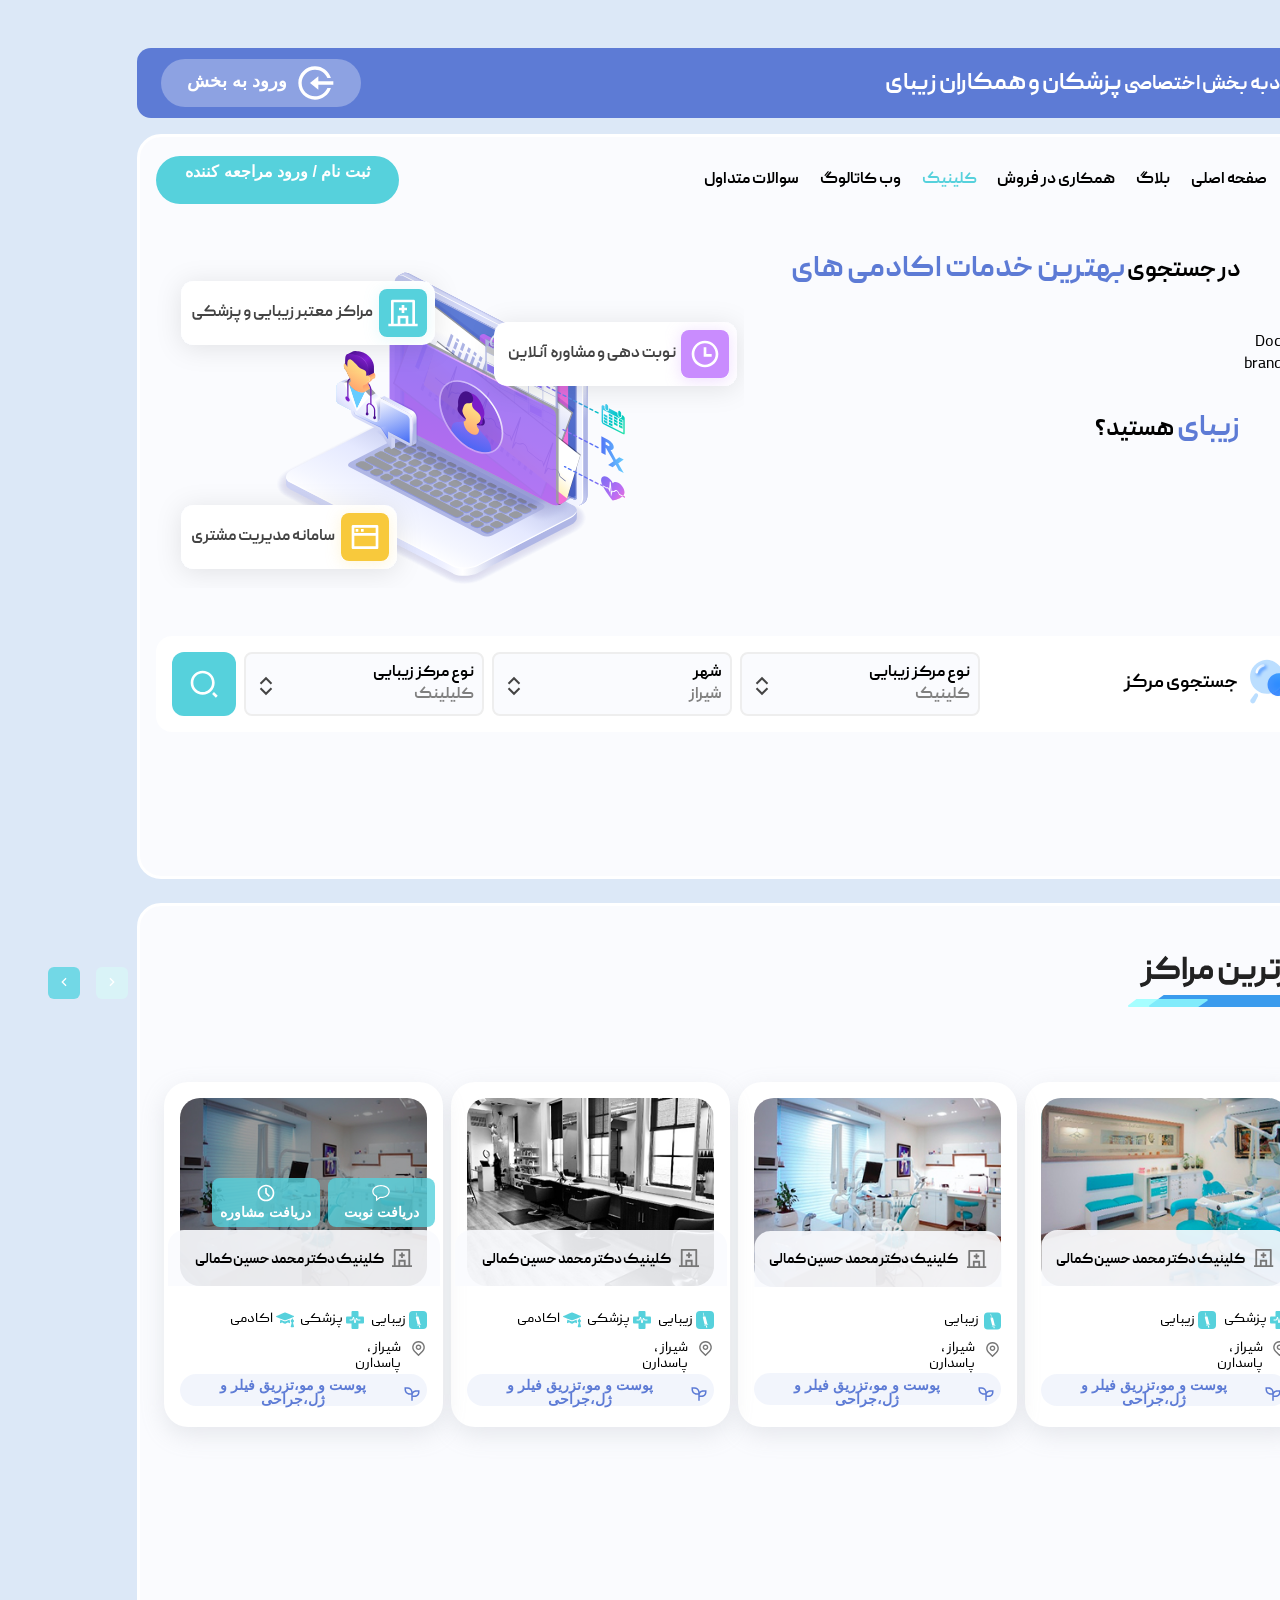
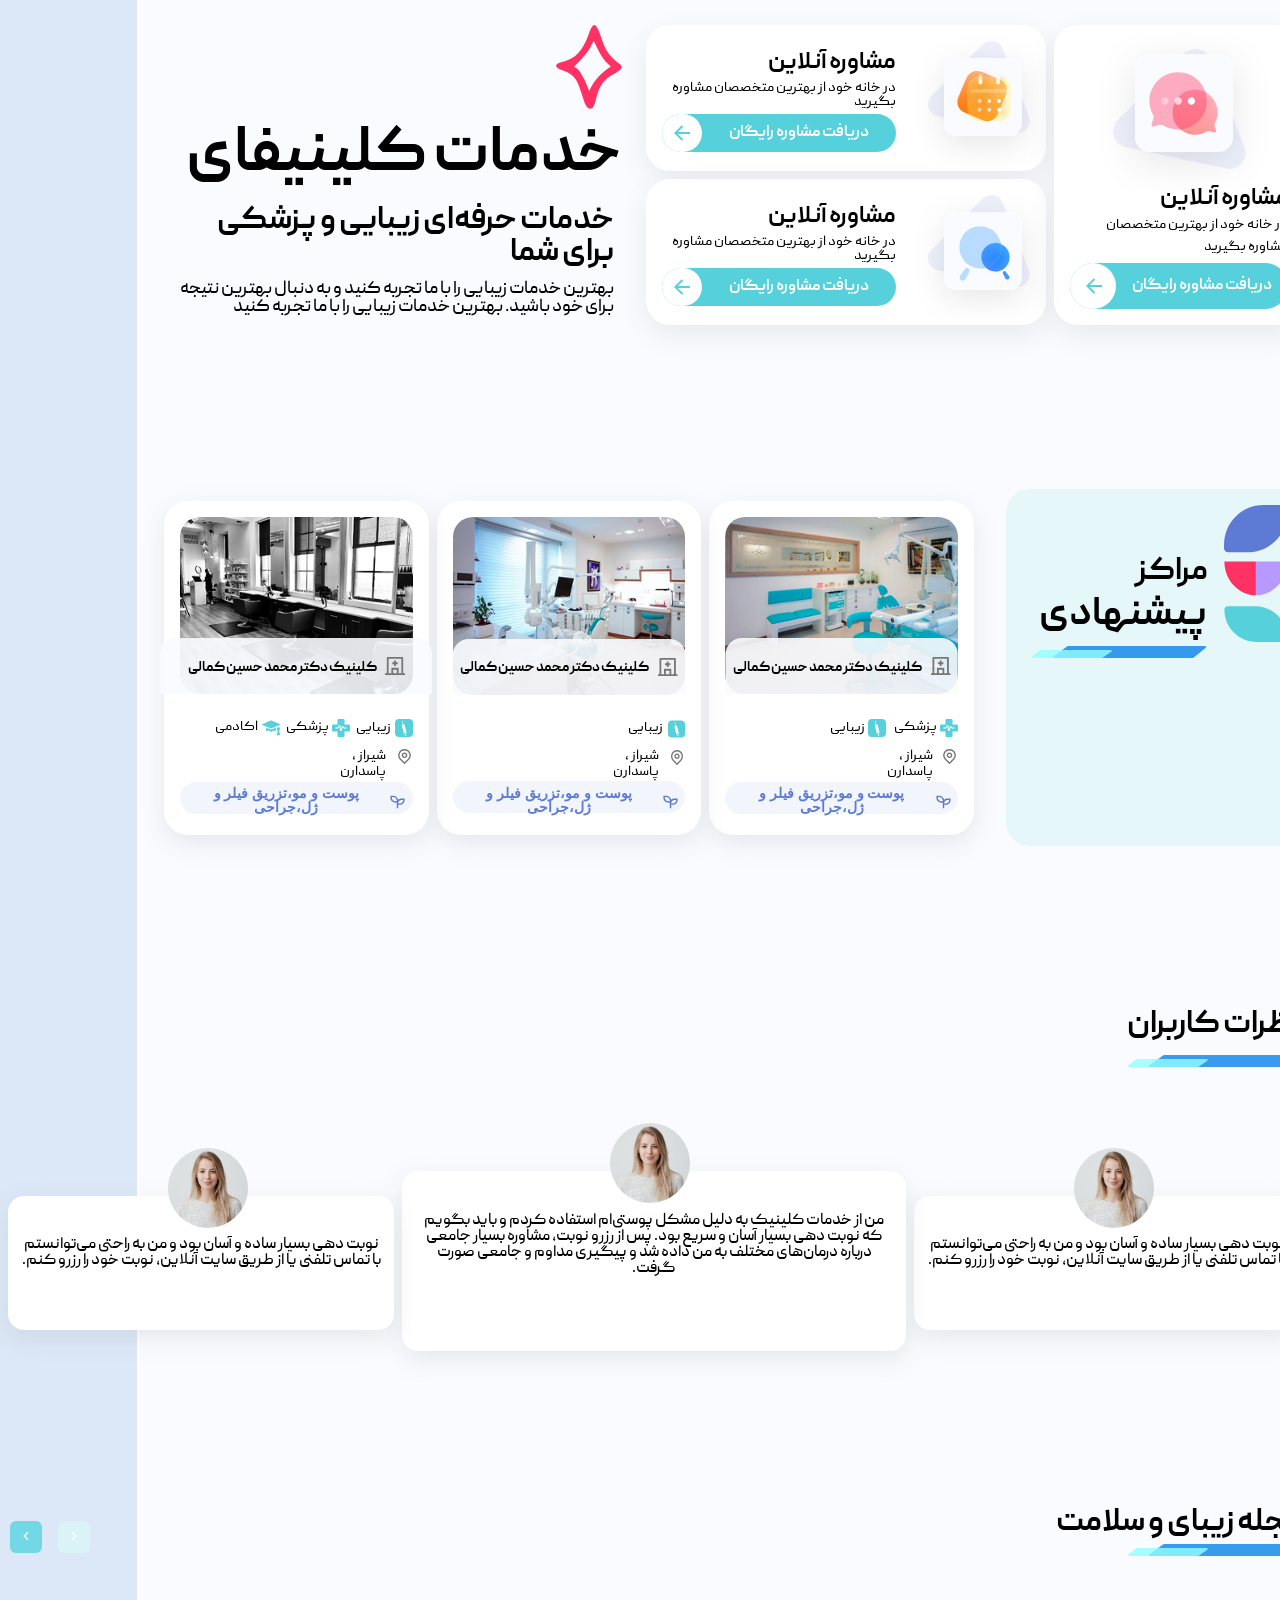
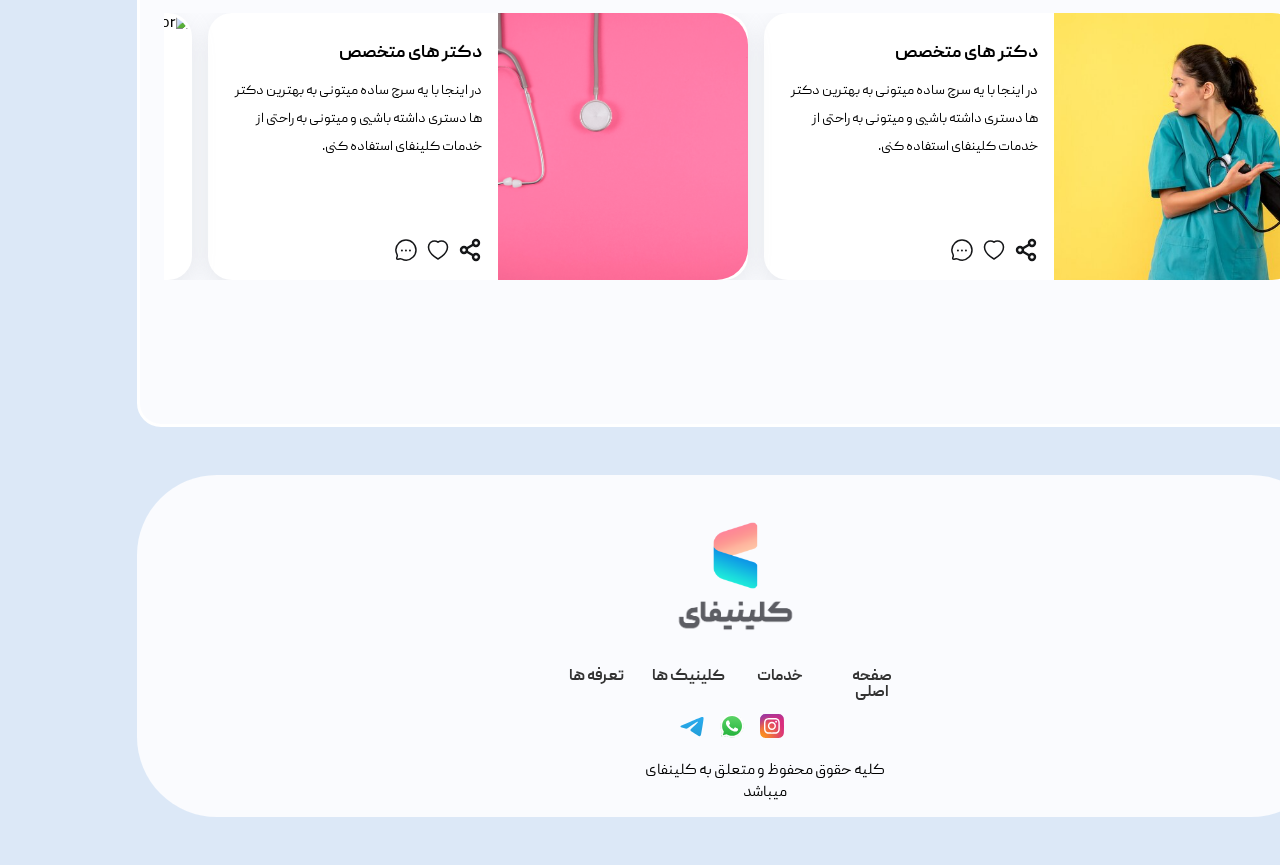
==== index.html @ f721bd25 "Move project files to root" ====
<!DOCTYPE html>
<html lang="fa" dir="rtl">

<head>
    <meta charset="UTF-8">
    <meta name="viewport" content="width=device-width, initial-scale=1.0">
    <meta name="description"
        content="Access to the exclusive section for doctors and beauty professionals on Docto. Client registration and access to specialized beauty services">
    <link rel="stylesheet" href="./Assets/design/style.css">
    <link rel="icon" href="./Assets/image/Logo-Navbar.svg" type="image/svg+xml">
    <title>Clinify</title>
</head>

<body>
    <!-- start__project -->
    <div class="container">
        <!-- section__header -->
        <header class="header">
            <div class="header__container">
                <div class="header__media">
                    <p class="header__title">ورودبه بخش اختصاصی <span class="text__header">پزشکان و همکاران زیبای</span>
                    </p>
                </div>
                <button class="header__button">
                    <div class="button__container">
                        <div class="header__logo">
                            <img src="./Assets/image/login-circle-line.svg" alt="Login to doctors section"
                                class="header__icon">
                        </div>
                        <span class="text__button-header">ورود به بخش</span>
                    </div>
                </button>
            </div>
        </header>
        <!-- section__main -->
        <main class="main">
            <section class="main__content">
                <!-- navbar_list -->
                <nav class="navbar">
                    <div class="navbar__container">
                        <div class="navbar__logo">
                            <a href="./index.html " target="blank">
                                <img src="./Assets/image/Logo-Navbar.svg" alt="Docto website logo"
                                    class="navbar__image-logo">
                            </a>
                        </div>
                        <!-- menu -->
                        <ul class="navbar__list">
                            <li class="navbar__item">
                                <a href="#" class="navbar__link">صفحه اصلی</a>
                            </li>
                            <li class="navbar__item">
                                <a href="#" class="navbar__link">بلاگ</a>
                            </li>
                            <li class="navbar__item">
                                <a href="#" class="navbar__link">همکاری در فروش</a>
                            </li>
                            <li class="navbar__item">
                                <a href="#" class="navbar__link--active">کلینیک</a>
                            </li>
                            <li class="navbar__item">
                                <a href="#" class="navbar__link">وب کاتالوگ</a>
                            </li>
                            <li class="navbar__item">
                                <a href="#" class="navbar__link">سوالات متداول</a>
                            </li>
                        </ul>
                    </div>
                    <button class="button__navbar">
                        <span class="text__button">ثبت نام / ورود مراجعه کننده</span>
                    </button>
                </nav>
                <!-- main__content -->
                <div class="main__item">
                    <!-- main__title -->
                    <div class="main__title">
                        <div class="main__title-logo">
                            <img src="./Assets/image/logo text.svg" alt="Docto brand text logo" class="image__logo">
                        </div>
                        <h1 class="main__text">در جستجوی <span class="text__warp"> بهترین خدمات اکادمی های زیبای
                            </span>هستید؟</h1>
                    </div>
                    <div class="main__image-item">
                        <img src="./Assets/image/Asset 1 2.svg" alt="Main Docto brand illustration" class="main__image"
                            loading="lazy">
                    </div>
                </div>
                <!-- filter__box -->
                <div class="main__filterbox-content">
                    <div class="filter__box-container">
                        <!-- logo__Search_filter -->
                        <div class="filter__icon-container">
                            <div class="image__filter-icon">
                                <img src="./Assets/image/Search.svg" alt="Search icon for filtering beauty centers">
                            </div>
                            <h3 class="image__filter-text">جستجوی
                                مرکز</h3>
                        </div>
                        <div class="filter__box-item">
                            <div class="filter__container">
                                <div class="filter">
                                    <div class="filterbox__item-container">
                                        <div class="filter__text">
                                            <p class="filter__label">نوع
                                                مرکز زیبایی</p>
                                            <span class="filter__value">کلینیک</span>
                                        </div>
                                        <div class="filter__image">
                                            <img class="filter__image-icon" src="./Assets/image/expand-up-down-line.svg"
                                                alt="icon expand-up-down-line">
                                        </div>
                                    </div>
                                </div>
                                <div class="filter">
                                    <div class="filterbox__item-container">
                                        <div class="filter__text">
                                            <p class="filter__label">شهر</p>
                                            <span class="filter__value">شیراز</span>
                                        </div>
                                        <div class="filter__image">
                                            <img class="filter__image-icon" src="./Assets/image/expand-up-down-line.svg"
                                                alt="icon expand-up-down-line">
                                        </div>
                                    </div>
                                </div>
                                <div class="filter">
                                    <div class="filterbox__item-container">
                                        <div class="filter__text">
                                            <p class="filter__label">نوع
                                                مرکز زیبایی</p>
                                            <span class="filter__value">کلیلینک</span>
                                        </div>
                                        <div class="filter__image">
                                            <img class="filter__image-icon" src="./Assets/image/expand-up-down-line.svg"
                                                alt="icon expand-up-down-line">
                                        </div>
                                    </div>
                                </div>
                                <button class="filter__box-button">
                                    <img src="./Assets/image/image search.svg" alt="icon search"
                                        class="filter__box-icon">
                                </button>
                            </div>
                        </div>
                    </div>
                </div>
            </section>
            <section class="best__centers">
                <div class="best__center-container-icon">
                    <div class="image__text-best__center">
                        <img class="image__text-best__center-icon" src="./Assets/image/Frame 4564.svg"
                            alt="logo the best center">
                    </div>
                    <!-- button -->
                    <div class="button-state">
                        <a href="#" class="carosel__controlbtn-state-prev">
                            <div class="icon__contorl-prev">
                                <img src="./Assets/image/arrow-left.svg" alt="icon prev" class="icon-btn">
                            </div>
                        </a>
                        <a href="#" class="carosel__controlbtn-state-next">
                            <div class="icon__contorl-next">
                                <img src="./Assets/image/arrow-right.svg" alt="icon prev" class="icon-btn">
                            </div>
                        </a>
                    </div>
                </div>
                <!-- section cart -->
                <section class="best__center-cart">
                    <!-- cart -->
                    <article class="cart__clinic">
                        <div class="secation__image">
                            <!-- image -->
                            <img src="./Assets/image/imagecart5.png" alt="image cart" class="image__Cart"
                                loading="lazy">
                            <div class="seaction__header">
                                <!-- header -->
                                <div class="media__contaner">
                                    <div class="icon__header">
                                        <img src="./Assets/image/hospital_icon.svg" alt="icon hospital"
                                            class="image__hospital">
                                    </div>
                                    <span class="secation__text">کلینیک دکتر محمد حسین کمالی</span>
                                </div>
                            </div>
                        </div>
                        <!-- footer -->
                        <div class="seaction__footer">
                            <div class="footer__container">
                                <div class="icon__container">
                                    <div class="secation__icon">
                                        <img src="./Assets/image/Healthcare.svg" alt="icon Healthcare"
                                            class="image__healtcher">
                                    </div>
                                    <span class="text__logo_medical">پزشکی</span>
                                </div>
                                <div class="icon__container">
                                    <div class="secation__icon">
                                        <img src="./Assets/image/categories.svg" alt="icon categories"
                                            class="image__catogories">
                                    </div>
                                    <span class="text__logo_beauty">زیبایی</span>
                                </div>
                            </div>
                            <!-- location -->
                            <div class="seaction__location">
                                <div class="icon__location">
                                    <img src="./Assets/image/icon_location.svg" alt="icon location"
                                        class="imgae__location">
                                </div>
                                <span class="text__location">شیراز ، پاسدارن</span>
                            </div>
                        </div>
                        <!-- button__cart -->
                        <button class="button__cart">
                            <div class="media__button">
                                <div class="logo__button">
                                    <img src="./Assets/image/seedling-line.svg" alt="seedling icon"
                                        class="image__seedling">
                                </div>
                                <span class="text__btn">پوست و مو،تزریق فیلر و ژل،جراحی</span>
                            </div>
                        </button>
                    </article>
                    <article class="Dental__clinic">
                        <div class="secation__image">
                            <img src="./Assets/image/imagecart6.jpg" alt="image cart" class="image__Cart"
                                loading="lazy">
                            <div class="seaction__header-dental">
                                <div class="media__contaner">
                                    <div class="icon__header">
                                        <img src="./Assets/image/hospital_icon.svg" alt="icon hospital"
                                            class="image__hospital">
                                    </div>
                                    <span class="secation__text">کلینیک دکتر محمد حسین کمالی</span>
                                </div>
                            </div>
                        </div>
                        <!-- footer -->
                        <div class="seaction__footer-dental">
                            <div class="icon__cuntainer">
                                <div class="seaction__icon">
                                    <!-- image -->
                                    <img src="./Assets/image/categories.svg" alt="categories" class="image__catogories">
                                </div>
                                <span class="text__logo_beauty">زیبایی</span>
                            </div>
                            <!-- location -->
                            <div class="seaction__location-dental">
                                <div class="icon__location">
                                    <img src="./Assets/image/icon_location.svg" alt="icon location"
                                        class="imgae__location">
                                </div>
                                <span class="text__location">شیراز ، پاسدارن</span>
                            </div>
                        </div>
                        <!-- button__cart -->
                        <button class="button__cart-dental">
                            <div class="media__button">
                                <div class="logo__button">
                                    <img src="./Assets/image/seedling-line.svg" alt="seedling icon"
                                        class="image__seedling">
                                </div>
                                <span class="text__btn">پوست و مو،تزریق فیلر و ژل،جراحی</span>
                            </div>
                        </button>
                    </article>
                    <article class="barbershop__cart">
                        <!-- seaction__image -->
                        <div class="secation__image">
                            <img src="./Assets/image/imagecart7.jpg" alt="image cart" class="image__Cart"
                                loading="lazy">
                            <div class="seaction__header-barbaershop">
                                <div class="media__contaner">
                                    <div class="icon__header">
                                        <img src="./Assets/image/hospital_icon.svg" alt="icon hospital"
                                            class="image__hospital">
                                    </div>
                                    <span class="secation__text">کلینیک دکتر محمد حسین کمالی</span>
                                </div>
                            </div>
                        </div>
                        <!-- footer -->
                        <div class="seaction__footer-barbershop">
                            <div class="seaction__icon-container">
                                <div class="icon__container">
                                    <div class="seaction__icon">
                                        <!-- image -->
                                        <img src="./Assets/image/categories.svg" alt="categories"
                                            class="image__catogories">
                                    </div>
                                    <span class="text__logo_beauty">زیبایی</span>
                                </div>
                                <div class="icon__container">
                                    <div class="secation__icon">
                                        <img src="./Assets/image/Healthcare.svg" alt="icon Healthcare"
                                            class="image__healtcher">
                                    </div>
                                    <span class="text__logo_medical">پزشکی</span>
                                </div>
                                <div class="icon__container">
                                    <div class="secation__icon">
                                        <img src="./Assets/image/Academia.svg" alt="icon Academia"
                                            class="image__healtcher">
                                    </div>
                                    <span class="text__logo_medical">اکادمی</span>
                                </div>
                            </div>
                            <!-- location -->
                            <div class="seaction__location-barbershop">
                                <div class="icon__location">
                                    <img src="./Assets/image/icon_location.svg" alt="icon location"
                                        class="imgae__location">
                                </div>
                                <span class="text__location">شیراز ، پاسدارن</span>
                            </div>
                        </div>
                        <!-- button__cart -->
                        <button class="button__cart-barbershop">
                            <div class="media__button">
                                <div class="logo__button">
                                    <img src="./Assets/image/seedling-line.svg" alt="seedling icon"
                                        class="image__seedling">
                                </div>
                                <span class="text__btn">پوست و مو،تزریق فیلر و ژل،جراحی</span>
                            </div>
                        </button>
                    </article>
                    <article class="cart__clinic">
                        <!-- seaction__image -->
                        <div class="secation__image">
                            <!-- button -->
                            <div class="seaction__button">
                                <div class="button__container">
                                    <button class="button__cart-Counseling">
                                        <div class="logo__button-Counseling">
                                            <img src="./Assets/image/icon_Counseling.svg" alt="icon Counseling"
                                                class="logo__Counseling">
                                        </div>
                                        <span class="text__icon">دریافت نوبت</span>
                                    </button>
                                    <button class="button__cart-time">
                                        <div class="logo__button-time">
                                            <img src="./Assets/image/icon_clock.svg" alt="icon_clock"
                                                class="logo__Clock">
                                        </div>
                                        <span class="text__icon">دریافت مشاوره</span>
                                    </button>
                                </div>
                            </div>
                            <img src="./Assets/image/imaecart1.jpg" alt="image cart" class="image__Cart" loading="lazy">
                            <div class="seaction__header-barbaershop">
                                <div class="media__contaner">
                                    <div class="icon__header">
                                        <img src="./Assets/image/hospital_icon.svg" alt="icon hospital"
                                            class="image__hospital">
                                    </div>
                                    <span class="secation__text">کلینیک دکتر محمد حسین کمالی</span>
                                </div>
                            </div>
                        </div>
                        <!-- footer -->
                        <div class="seaction__footer-barbershop">
                            <div class="seaction__icon-container">
                                <div class="icon__container">
                                    <div class="seaction__icon">
                                        <!-- image -->
                                        <img src="./Assets/image/categories.svg" alt="categories"
                                            class="image__catogories">
                                    </div>
                                    <span class="text__logo_beauty">زیبایی</span>
                                </div>
                                <div class="icon__container">
                                    <div class="secation__icon">
                                        <img src="./Assets/image/Healthcare.svg" alt="icon Healthcare"
                                            class="image__healtcher">
                                    </div>
                                    <span class="text__logo_medical">پزشکی</span>
                                </div>
                                <div class="icon__container">
                                    <div class="secation__icon">
                                        <img src="./Assets/image/Academia.svg" alt="icon Academia"
                                            class="image__healtcher">
                                    </div>
                                    <span class="text__logo_medical">اکادمی</span>
                                </div>
                            </div>
                            <!-- location -->
                            <div class="seaction__location-barbershop">
                                <div class="icon__location">
                                    <img src="./Assets/image/icon_location.svg" alt="icon location"
                                        class="imgae__location">
                                </div>
                                <span class="text__location">شیراز ، پاسدارن</span>
                            </div>
                        </div>
                        <!-- button__cart -->
                        <button class="button__cart-barbershop">
                            <div class="media__button">
                                <div class="logo__button">
                                    <img src="./Assets/image/seedling-line.svg" alt="seedling icon"
                                        class="image__seedling">
                                </div>
                                <span class="text__btn">پوست و مو،تزریق فیلر و ژل،جراحی</span>
                            </div>
                        </button>
                    </article>
                </section>
                <!-- clinic__banner -->
                <section class="clinic__banner">
                    <article class="cart__Counseling-container">
                        <div class="cart__Counseling">
                            <div class="section__icon">
                                <div class="icon__cart-Counseling">
                                    <div class="icon__Polygon">
                                        <img src="./Assets/image/Polygon 1.svg" alt="icon polygon">
                                    </div>
                                </div>
                                <div class="icon__Counseling">
                                    <img src="./Assets/image/icon.svg" alt="image-Counseling"
                                        class="img__Counseling-cart">
                                </div>
                            </div>
                            <div class="section__description">
                                <p class="title__cart">مشاوره آنلاین</p>
                                <span class="text__cart">در خانه خود از بهترین متخصصان مشاوره بگیرید</span>
                                <div class="section__button-cart">
                                    <div class="media__cart">
                                        <p class="text__cart-Counseling">دریافت مشاوره رایگان</p>
                                        <button class="btn__cart">
                                            <div class="icon__button-Counseling">
                                                <img src="./Assets/image/arrow-left-icon.svg" alt="arrow left"
                                                    class="icon__btn">
                                            </div>
                                        </button>
                                    </div>
                                </div>
                            </div>
                        </div>
                        <div class="cart__container-clni">
                            <div class="cart__queuemanagement">
                                <div class="media_Cart-container">
                                    <div class="icon__cart-btn">
                                        <img src="./Assets/image/Polygon 1.svg" alt="" aria-hidden="true"
                                            class="icon__poly">
                                        <div class="icon__calendar">
                                            <img src="./Assets/image/iconcalander.svg" alt="icon calander"
                                                class="calander-icon-cart">
                                        </div>
                                    </div>
                                    <div class="cart__description-queuemanagement">
                                        <h2 class="title__cart">مشاوره آنلاین</h2>
                                        <p class="text__cart">در خانه خود از بهترین متخصصان مشاوره بگیرید</p>
                                        <div class="button__Cart-queuemanagemen">
                                            <div class="media__container">
                                                <p class="text__cart-queuemanagement">دریافت مشاوره رایگان</p>
                                                <button class="btn_cart-queuemanagemen">
                                                    <div class="icon__button-queuemanagemen">
                                                        <img src="./Assets/image/arrow-left-icon.svg" alt="icon arrow "
                                                            class="icon__btn">
                                                    </div>
                                                </button>
                                            </div>
                                        </div>
                                    </div>
                                </div>
                            </div>
                            <div class="cart__search">
                                <div class="media_Cart-container">
                                    <div class="icon__cart-btn">
                                        <img src="./Assets/image/Polygon 1.svg" alt="icon polygon" class="icon__poly">
                                        <div class="icon__calendar">
                                            <img src="./Assets/image/icon search .svg" alt="Clinic search feature"
                                                class="calander-icon-cart">
                                        </div>
                                    </div>
                                    <div class="cart__description-search">
                                        <h2 class="title__cart">مشاوره آنلاین</h2>
                                        <p class="text__cart">در خانه خود از بهترین متخصصان مشاوره بگیرید</p>
                                        <div class="button__Cart-search">
                                            <div class="media__container">
                                                <p class="text__cart-search">دریافت مشاوره رایگان</p>
                                                <button class="btn__cart-search" aria-label="queuemanagementonline">
                                                    <div class="icon__button-search">
                                                        <img src="./Assets/image/arrow-left-icon.svg"
                                                            alt="icon arrow left " class="icon__btn">
                                                    </div>
                                                </button>
                                            </div>
                                        </div>
                                    </div>
                                </div>
                            </div>
                        </div>
                    </article>
                    <div class="section__discription">
                        <div class="title__warp">
                            <div class="icon__title">
                                <img src="./Assets/image/iconstar.svg" alt=" icon star" class="icon__star">
                            </div>
                            <h2 class="title-banner">خدمات کلینیفای</h2>
                        </div>
                        <div class="text_warp">
                            <h2 class="title__banner-warp">
                                خدمات حرفه‌ای زیبایی و پزشکی برای شما
                            </h2>
                            <p class="text__banner-warp">بهترین خدمات زیبایی را با ما تجربه کنید و به دنبال بهترین
                                نتیجه برای خود باشید. بهترین خدمات زیبایی را با ما تجربه کنید </p>
                        </div>
                    </div>
                </section>
                <section class="best__Counseling-container">
                    <!-- banner -->
                    <article class="banenr__cart">
                        <div class="banner__Cart-media">
                            <div class="icon__banner">
                                <img src="./Assets/image/image_box.svg" alt="image banner " class="image_banner">
                            </div>
                            <div class="text__banner-media">
                                <div class="text__container">
                                    <p class="title__cart-Suggested-centers">
                                        مراکز
                                    </p>
                                    <span class="text__cart-Suggested-centers">
                                        پیشنهادی
                                    </span>
                                    <img src="./Assets/image/line.svg" alt="line " class="line">
                                </div>
                                <div class="discription">
                                    <span class="discripton__cart"></span>
                                </div>
                            </div>
                        </div>
                    </article>
                    <!-- cart -->
                    <div class="section__Cart">
                        <article class="cart__clinic">
                            <div class="secation__image">
                                <!-- image -->
                                <img src="./Assets/image/imagecart5.png" alt="image cart" class="image__Cart"
                                    loading="lazy">
                                <div class="seaction__header">
                                    <!-- header -->
                                    <div class="media__contaner">
                                        <div class="icon__header">
                                            <img src="./Assets/image/hospital_icon.svg" alt="icon hospital"
                                                class="image__hospital">
                                        </div>
                                        <span class="secation__text">کلینیک دکتر محمد حسین کمالی</span>
                                    </div>
                                </div>
                            </div>
                            <!-- footer -->
                            <div class="seaction__footer">
                                <div class="footer__container">
                                    <div class="icon__container">
                                        <div class="secation__icon">
                                            <img src="./Assets/image/Healthcare.svg" alt="icon Healthcare"
                                                class="image__healtcher">
                                        </div>
                                        <span class="text__logo_medical">پزشکی</span>
                                    </div>
                                    <div class="icon__container">
                                        <div class="secation__icon">
                                            <img src="./Assets/image/categories.svg" alt="icon categories"
                                                class="image__catogories">
                                        </div>
                                        <span class="text__logo_beauty">زیبایی</span>
                                    </div>
                                </div>
                                <!-- location -->
                                <div class="seaction__location">
                                    <div class="icon__location">
                                        <img src="./Assets/image/icon_location.svg" alt="icon location"
                                            class="imgae__location">
                                    </div>
                                    <span class="text__location">شیراز ، پاسدارن</span>
                                </div>
                            </div>
                            <!-- button__cart -->
                            <button class="button__cart">
                                <div class="media__button">
                                    <div class="logo__button">
                                        <img src="./Assets/image/seedling-line.svg" alt="seedling icon"
                                            class="image__seedling">
                                    </div>
                                    <span class="text__btn">پوست و مو،تزریق فیلر و ژل،جراحی</span>
                                </div>
                            </button>
                        </article>
                        <article class="Dental__clinic">
                            <div class="secation__image">
                                <img src="./Assets/image/imagecart6.jpg" alt="image cart" class="image__Cart"
                                    loading="lazy">
                                <div class="seaction__header-dental">
                                    <div class="media__contaner">
                                        <div class="icon__header">
                                            <img src="./Assets/image/hospital_icon.svg" alt="icon hospital"
                                                class="image__hospital">
                                        </div>
                                        <span class="secation__text">کلینیک دکتر محمد حسین کمالی</span>
                                    </div>
                                </div>
                            </div>
                            <!-- footer -->
                            <div class="seaction__footer-dental">
                                <div class="icon__cuntainer">
                                    <div class="seaction__icon">
                                        <!-- image -->
                                        <img src="./Assets/image/categories.svg" alt="categories"
                                            class="image__catogories">
                                    </div>
                                    <span class="text__logo_beauty">زیبایی</span>
                                </div>
                                <!-- location -->
                                <div class="seaction__location-dental">
                                    <div class="icon__location">
                                        <img src="./Assets/image/icon_location.svg" alt="icon location"
                                            class="imgae__location">
                                    </div>
                                    <span class="text__location">شیراز ، پاسدارن</span>
                                </div>
                            </div>
                            <!-- button__cart -->
                            <button class="button__cart-dental">
                                <div class="media__button">
                                    <div class="logo__button">
                                        <img src="./Assets/image/seedling-line.svg" alt="seedling icon"
                                            class="image__seedling">
                                    </div>
                                    <span class="text__btn">پوست و مو،تزریق فیلر و ژل،جراحی</span>
                                </div>
                            </button>
                        </article>
                        <article class="barbershop__cart">
                            <!-- seaction__image -->
                            <div class="secation__image">
                                <img src="./Assets/image/imagecart7.jpg" alt="image cart" class="image__Cart"
                                    loading="lazy">
                                <div class="seaction__header-barbaershop">
                                    <div class="media__contaner">
                                        <div class="icon__header">
                                            <img src="./Assets/image/hospital_icon.svg" alt="icon hospital"
                                                class="image__hospital">
                                        </div>
                                        <span class="secation__text">کلینیک دکتر محمد حسین کمالی</span>
                                    </div>
                                </div>
                            </div>
                            <!-- footer -->
                            <div class="seaction__footer-barbershop">
                                <div class="seaction__icon-container">
                                    <div class="icon__container">
                                        <div class="seaction__icon">
                                            <!-- image -->
                                            <img src="./Assets/image/categories.svg" alt="categories"
                                                class="image__catogories">
                                        </div>
                                        <span class="text__logo_beauty">زیبایی</span>
                                    </div>
                                    <div class="icon__container">
                                        <div class="secation__icon">
                                            <img src="./Assets/image/Healthcare.svg" alt="icon Healthcare"
                                                class="image__healtcher">
                                        </div>
                                        <span class="text__logo_medical">پزشکی</span>
                                    </div>
                                    <div class="icon__container">
                                        <div class="secation__icon">
                                            <img src="./Assets/image/Academia.svg" alt="icon Academia"
                                                class="image__healtcher">
                                        </div>
                                        <span class="text__logo_medical">اکادمی</span>
                                    </div>
                                </div>
                                <!-- location -->
                                <div class="seaction__location-barbershop">
                                    <div class="icon__location">
                                        <img src="./Assets/image/icon_location.svg" alt="icon location"
                                            class="imgae__location">
                                    </div>
                                    <span class="text__location">شیراز ، پاسدارن</span>
                                </div>
                            </div>
                            <!-- button__cart -->
                            <button class="button__cart-barbershop">
                                <div class="media__button">
                                    <div class="logo__button">
                                        <img src="./Assets/image/seedling-line.svg" alt="seedling icon"
                                            class="image__seedling">
                                    </div>
                                    <span class="text__btn">پوست و مو،تزریق فیلر و ژل،جراحی</span>
                                </div>
                            </button>
                        </article>
                    </div>
                </section>
                <!-- section__comment -->
                <section class="section__comment">
                    <div class="section__media">
                        <div class="section__title">
                            <div class="title__box">
                                <p class="text__box">نظرات کاربران</p>
                                <div class="icon__box">
                                    <img src="./Assets/image/line.svg" alt="line icon" class="logo__line">
                                </div>
                            </div>
                        </div>
                        <!-- cart__comment -->
                        <div class="section__box-comment">
                            <div class="section__box-container">
                                <article class="comment__box">
                                    <!-- image__box -->
                                    <div class="media__cart-comment">
                                        <div class="image__cart-box">
                                            <img src="./Assets/image/image8.png" alt="image avatar"
                                                class="image__avatar">
                                        </div>
                                        <!-- seaction comment avatar -->
                                        <div class="container__box-container">
                                            <p class="text__comment-box">نوبت دهی بسیار ساده و آسان بود و من به راحتی
                                                می‌توانستم با تماس تلفنی یا از طریق سایت آنلاین، نوبت خود را رزرو کنم.
                                            </p>
                                        </div>
                                    </div>
                                </article>
                                <article class="comment__box-top">
                                    <!-- image__box -->
                                    <div class="media__cart-top">
                                        <div class="image__cart-top">
                                            <img src="./Assets/image/image8.png" alt="image avatar"
                                                class="image__avatar">
                                        </div>
                                        <!-- seaction comment avatar -->
                                        <div class="container__box-container-top">
                                            <p class="text__comment-box-top">من از خدمات کلینیک به دلیل مشکل پوستی‌ام
                                                استفاده
                                                کردم و باید بگویم که نوبت
                                                دهی بسیار آسان و سریع بود. پس از رزرو نوبت، مشاوره بسیار جامعی درباره
                                                درمان‌های مختلف به من داده شد و پیگیری مداوم و جامعی صورت گرفت.</p>
                                        </div>
                                    </div>
                                </article>
                                <article class="comment__box">
                                    <!-- image__box -->
                                    <div class="media__cart-comment">
                                        <div class="image__cart-box">
                                            <img src="./Assets/image/image8.png" alt="image avatar"
                                                class="image__avatar">
                                        </div>
                                        <!-- seaction comment avatar -->
                                        <div class="container__box-container">
                                            <p class="text__comment-box">نوبت دهی بسیار ساده و آسان بود و من به راحتی
                                                می‌توانستم با تماس تلفنی یا از طریق سایت آنلاین، نوبت خود را رزرو کنم.
                                            </p>
                                        </div>
                                    </div>
                                </article>
                            </div>
                        </div>
                    </div>
                    <!-- secation__Magazine -->
                    <section class="about__mazgazine">
                        <div class="section__title">
                            <div class="post-state">
                                <span class="text__post-state">مجله زیبای و سلامت</span>
                                <!-- icon__post-state -->
                                <div class="icon__post-state">
                                    <img src="./Assets/image/line.svg" alt="icon__line" class="icon__post">
                                </div>
                            </div>
                            <!-- button -->
                            <div class="button-state">
                                <a href="#" class="carosel__controlbtn-state-prev">
                                    <div class="icon__contorl-prev">
                                        <img src="./Assets/image/arrow-left.svg" alt="icon prev" class="icon-btn">
                                    </div>
                                </a>
                                <a href="#" class="carosel__controlbtn-state-next">
                                    <div class="icon__contorl-next">
                                        <img src="./Assets/image/arrow-right.svg" alt="icon prev" class="icon-btn">
                                    </div>
                                </a>
                            </div>
                        </div>
                        <!-- cart__state -->
                        <div class="cart__state">
                            <article class="blog-section">
                                <div class="blog__content">
                                    <div class="image__cart-state">
                                        <img src="./Assets/image/image__actor1.png" alt="image actor"
                                            class="image__blog">
                                    </div>
                                    <!--text__blog-->
                                    <div class="text__blog-container">
                                        <div class="section__text__blog">
                                            <p class="title__blog">دکتر های متخصص</p>
                                            <span class="text__blog">
                                                در اینجا با یه سرچ ساده میتونی به بهترین دکتر ها دستری داشته باشیی و
                                                میتونی به راحتی از خدمات کلینفای استفاده کنی.
                                            </span>
                                        </div>
                                        <!-- group horezontial -->
                                        <div class="group__horizontail-container">
                                            <div class="group__reaction">
                                                <div class="icon__share">
                                                    <img src="./Assets/image/icon__shear.svg" alt="icon__share"
                                                        class="image__share">
                                                </div>
                                                <div class="icon__heart">
                                                    <img src="./Assets/image/heart__icon.svg" alt="icon__heart" class="image__heart
                                                        ">
                                                </div>
                                                <div class="icon__comment">
                                                    <img src="./Assets/image/icon__comment.svg" alt="icon__comment"
                                                        class="image__comment
                                                        ">
                                                </div>
                                            </div>
                                        </div>
                                        <!--  -->
                                    </div>
                                </div>
                            </article>
                            <article class="blog-section">
                                <div class="blog__content">
                                    <div class="image__cart-state">
                                        <img src="./Assets/image/image__actor2.png" alt="image actor"
                                            class="image__blog">
                                    </div>
                                    <!--text__blog-->
                                    <div class="text__blog-container">
                                        <div class="section__text__blog">
                                            <p class="title__blog">دکتر های متخصص</p>
                                            <span class="text__blog">
                                                در اینجا با یه سرچ ساده میتونی به بهترین دکتر ها دستری داشته باشیی و
                                                میتونی به راحتی از خدمات کلینفای استفاده کنی.
                                            </span>
                                        </div>
                                        <!-- group horezontial -->
                                        <div class="group__horizontail-container">
                                            <div class="group__reaction">
                                                <div class="icon__share">
                                                    <img src="./Assets/image/icon__shear.svg" alt="icon__share"
                                                        class="image__share">
                                                </div>
                                                <div class="icon__heart">
                                                    <img src="./Assets/image/heart__icon.svg" alt="icon__heart" class="image__heart
                                                        ">
                                                </div>
                                                <div class="icon__comment">
                                                    <img src="./Assets/image/icon__comment.svg" alt="icon__comment"
                                                        class="image__comment
                                                        ">
                                                </div>
                                            </div>
                                        </div>
                                    </div>
                                </div>
                            </article>
                            <article class="blog-section">
                                <div class="blog__content">
                                    <div class="image__cart-state">
                                        <img src="./Assets/image/iamge__actor3.png" alt="image actor"
                                            class="image__blog">
                                    </div>
                                    <!--text__blog-->
                                    <div class="text__blog-container">
                                        <div class="section__text__blog">
                                            <p class="title__blog">دکتر های متخصص</p>
                                            <span class="text__blog">
                                                در اینجا با یه سرچ ساده میتونی به بهترین دکتر ها دستری داشته باشیی و
                                                میتونی به راحتی از خدمات کلینفای استفاده کنی.
                                            </span>
                                        </div>
                                        <!-- group horezontial -->
                                        <div class="group__horizontail-container">
                                            <div class="group__reaction">
                                                <div class="icon__share">
                                                    <img src="./Assets/image/icon__share.png" alt="icon__share"
                                                        class="image__share">
                                                </div>
                                                <div class="icon__heart">
                                                    <img src="./Assets/image/icon__heart.png" alt="icon__heart" class="image__heart
                                                        ">
                                                </div>
                                                <div class="icon__comment">
                                                    <img src="./Assets/image/icon_comment.png" alt="icon__comment"
                                                        class="image__comment
                                                        ">
                                                </div>
                                            </div>
                                        </div>
                                    </div>
                                </div>
                            </article>
                        </div>
                    </section>
                </section>
            </section>
        </main>
        <!-- seaction footer -->
        <footer class="secation__footer">
            <div class="Copyright__Bar">
                <div class="footer__logo">
                    <div class="img__logfooter">
                        <img src="./Assets/image/logo footer.png" alt="logo clinfay" class="logo__footer">
                    </div>
                    <!-- text__icon -->
                    <div class="icon__text">
                        <img src="./Assets/image/icon__text.png" alt="icon text" class="image__text">
                    </div>
                </div>
                <!-- links__footer -->
                <div class="link__container">
                    <a href="#" class="link__footer">صفحه اصلی</a>
                    <a href="#" class="link__footer">خدمات</a>
                    <a href="#" class="link__footer">کلینیک ها</a>
                    <a href="#" class="link__footer">تعرفه ها</a>
                </div>
                <!--icon footer -->
                <div class="icon__footer">
                    <div class="icon__cantainer">
                        <div class="icon-instagram">
                            <img src="./Assets/image/_Instagram.svg" alt="icon instagram" class="logo__instagram">
                        </div>
                          <div class="icon-whatsapp">
                            <img src="./Assets/image/_WhatsApp.svg" alt="icon whatsapp" class="logo__whatsapp">
                        </div>
                           <div class="icon-telegram">
                            <img src="./Assets/image/_Telegram.svg" alt="icon telegram" class="logo__telegram">
                        </div>
                    </div>
                </div>
                <!-- text__footer -->
                 <spn class="text__footer">کلیه حقوق محفوظ و متعلق به  کلینفای میباشد</spn>
            </div>
        </footer>
    </div>
    <script src="./Assets/javascripts/scripts.js"></script>
</body>

</html>
---- Assets/design/style.css ----
/* font face */
  @font-face {
    font-family:"Peyda" ;
    src: url("../font/Peyda-Regular.ttf") format("truetype");
     font-weight: 400;
  

  }

    @font-face {
    font-family:"Peyda" ;
    src: url("../font/Peyda-Medium.ttf") format("truetype");
    font-weight: 500;
   
  }
    
    @font-face {
    font-family:"Peyda" ;
    src: url("../font/Peyda-Bold.ttf") format("truetype");
    font-weight: 700;
  }

*{
    margin: 0;
    padding: 0;
    box-sizing: border-box;
}
/* root_color */
:root{
    --color__button:#56D1DC;
    --body_background:#dce8f7;
    --color__border-filter:#EEEEEE;
    --color_header:#5D7BD5;
    --button_nav_color:#8da2e2;
    --button_nav-color-hover:#8699d8;
    --color__text:#fff;
    --color__back-filter:#fff;
    --color__body:#FAFBFE;
    --color__link:#56D1Dc;
    --color__input:#56D1Dc;
    --color__link_navbar:#000;
    --color__text-filter:gray;
    --color__button_cart:#42d0ddaf;
    --color__button_cart_hover:#33b3beaf;
    --color__box-media:#fafbfee5;
    --color__button-filter:#56D1DCCC;
    --color__service__card-title:#d7e1fde7;
    --color__box-banner:#fff;
    --color__text-header:#5D7BD5;
    --color__Carousel__Controls-next:#42d0ddaf;
    --color__Carousel__Controls-prev:#D9F3F7;
    --color__text-button:#5D7BD5;
    --color__button_hover:#09627e;
    --color__span:#5D7BD5;
    --color__banner:#56D1DC1F;
    --color__cart:#fff;
    --color__button-cart:#5D7BD514;
    --color__background-cart:#fff;
    --color__butn-cart:#fff;
    --color__box-comment:#FFFFFF;
    --color__link_footer:#333333;

}
body{
    font-family: "Peyda",sans-serif;
    background-color: var(--body_background);
    margin-top: 3rem;
    margin-bottom: 3rem;
    margin-left: 2.6875rem;   
    margin-right: 2.6875rem;
    display: flex;
    align-items: center;
    justify-content: center;
}

.container{
    max-width:84.625rem;
    width: 100%;
    min-height: auto;
}
.header{
    max-width: 1344px;
    width: 100%;
    min-height: 4rem;
    background-color: var(--color_header);
    border-radius: 0.875rem;

}
.header__container{
    display: flex;
    align-items: center;
    justify-content: space-between;
    padding-top: 0.7rem;
    padding-bottom:0.7rem;
    padding-left: 1.5rem;
    padding-right: 1.5rem;
}
.header__button{
    background-color: var(--button_nav_color);
    width: 12.5rem;
    height: 3rem;
    border-radius: 3rem;
    text-decoration: none;
    color:var(--color__text);
    transition:
    background-color 0.25s ease,
    transform 0.15s ease,
    box-shadow 0.2s ease;
    border: none;

}
.header__button:hover {
  background-color: var(--button_nav-color-hover);
  transform: translateY(-2px);
  box-shadow: 0 8px 20px rgba(0,0,0,0.12);
  
}

.header__button:active {
  transform: translateY(0);
  box-shadow: 0 4px 10px rgba(0,0,0,0.1);
}
.header__icon{
    width: 100%;
    height: 100%;
    display: block;
}
.header__logo{
    width: 100%;
    max-width: 2.5rem;
    min-height: 2.5rem;
}
.header__media{
    max-width: 34.8125rem;
    min-height: 2.8125rem;
}
.header__title{
color: var(--color__text);
font-weight: 600;
font-size: 20px;
padding-top: 0.4rem;

}
.text__header{
    font-weight: 600;
    font-size: 24px;
}
.main{
    max-width: 84.625rem;
    min-height: 170.25rem;
}
.main__content{
    width: 100%;
    max-width: 84rem;
    min-height: 46.5625rem;
    border-radius: 24px;
    margin-top: 1rem;
    padding:1rem;
    background-color: var(--color__body);
    border: 3px solid var( --color__back-filter);
}

.main__button-navbar:hover {
  background-color: var(--color__button_cart_hover);
  transform: translateY(-2px);
  box-shadow: 0 10px 24px rgba(86,209,220,0.35);
}

.main__button-navbar:active {
  transform: scale(0.97);
}
.navbar{
    width: 100%;
    max-width: 81.375rem;
    min-height: 3.375rem;
    display: flex;
    align-items: center;
    justify-content: space-between;


}
.navbar__link{
    font-weight: 700;
    color: var(--color__link_navbar);
    font-size: 16px;
    text-decoration: none;
}
.navbar__link--active{
    font-weight: 700;
    color: var(--color__link);
    font-size: 16px;
    text-decoration: none;
}
.navbar__container{
    display: flex; 
    align-items: center;
    gap: 1rem;
}
.text__button{
display: block;
width: 12.5625rem;
height: 1.375rem;
padding-bottom: 2.3rem;
}
.button__navbar{
    display: flex;
    align-items: center;
    justify-content: center;
    width:15.1875rem;
    height: 3rem;
    background-color: var(--color__button);
    text-align: center;
    border-radius: 3.5rem;
    border: none;
    transition:
    background-color 0.25s ease,
    transform 0.15s ease,
    box-shadow 0.2s ease;
    cursor: pointer;
    color: var(--color__text);
    font-weight: 800;
    font-size: 16px;

}
.button__container{
    display: flex;
    align-items: center;
    justify-content: center;
    gap: 0.5rem;
    cursor: pointer;
}
.button__navbar:hover{
    background-color: var(--color__button_cart_hover);
  transform: translateY(-2px);
  box-shadow: 0 10px 24px rgba(86,209,220,0.35);
}
.navbar__image-logo{
    height: 100%;
    object-fit: cover;
    display: block;
    width: 100%;
}

.navbar__logo{
    width: 1.8125rem;
    height: 3.375rem;

}
.navbar__list{
    display: flex;
    align-items: center;
    gap: 1.3rem;
}
.navbar__item{
    list-style: none;
}

.main__image{
    object-fit: cover;
    height: auto;
    display: block;
    width: 100%;
}
.main__image-item{
    width: 100%;
    max-width: 36.75rem;
    min-height: 21.8125rem;

}

.main__title{
    width:44.5625rem;
    height: 8.5rem;
    display: flex;
    align-items: center;
    margin-bottom: 8rem;
    gap: 0.2rem;

}
.main__item{
    display: flex;
    align-items: center;
    justify-content: space-between;
    margin-top: 2rem;
}
.main__title-logo{
    width: 5.125rem;
    height: 2.6875rem;
    padding-top: 0.2rem;
}
.image__logo{
    display: block;
    width: 100%;
}
.main__filterbox-content{
    width: 100%;
    max-width: 76.6875rem;
    min-height: 6rem;
    margin: 3rem auto;
    padding: 1rem;
    background-color: var(--color__back-filter);
    border-radius: 16px;
}
.main__text{
    font-weight: 600;
    font-size: 24px;
    line-height: 159%;
}
.filter__box-item{
    width: 100%;
    max-width: 50.5rem;
    min-height: 4rem;
}
.filter__box-button{
    width: 100%;
    width: 4rem;
    height: 4rem;
    border-radius: 12px;
    border: none;
    background-color: var(--color__button);
}
.filter__box-button:hover{
    cursor: pointer;
    background-color: var(--color__button-filter);
}
.filter__box-icon{
    margin: 1rem;
}
.filter{
    width: 15rem;
    height: 4rem;
    background-color: var(--color__body);
    border: 2px solid var(--color__border-filter);
    border-radius: 0.5rem;
    
}
.filter__container{
    display: flex;
    align-items: center;
    gap: 0.5rem;
}
.filterbox__item-container{
    padding: 0.5rem;
    display: flex;
    align-items: center;
    justify-content: space-between;
}
.filter__text{
    width: 6.375rem;
    height:2.8125rem;
}
.filter__image{
    width: 1.5rem;
    height: 1.5rem;
    padding-top: 0.1rem;
}
.filter__image-icon{
    width: 100%;
    display: block;
}

.filter__value{
    width: 3.4375rem;
    height: 1.375rem;
    color: var(--color__text-filter);
    font-weight: 600;
    font-size: 16px;

}
.filter__box-container{
    display: flex;
    align-items: center;
    justify-content: space-between;
}
.filter__icon-container{
    display: flex;
    align-items: center;
    gap: 0.2rem;
    width: 12.9375rem;
    height: 3rem;
}
.best__centers{
    width: 100%;
    max-width: 84rem;
    min-height: 170.25rem;
    background-color: var(--color__body);
    margin-top: 1.5rem;
    border-radius: 1.5rem;
    padding-top: 3rem;
    padding-left: 1.5rem;
    padding-right: 1.5rem;
    border: 3px solid var( --color__back-filter);
    
}

.best__center-container-icon{
    width: 78.5rem;
    height: 3.5625rem;
    margin: 0 auto;
    display: flex;
    align-items: center;
    justify-content: space-between;
}
.center__cart-media{
    width: 18rem;
    height: 13.75rem;
}
.center__cart-image{
    display: block;
    width: 100%;
    border-radius: 1.3rem;
}
.best__center-cart{
    width: 100%;
    max-width: 81.5rem;
    min-height:28.375rem ;
    padding-top: 2rem;
    display: flex;
    align-items: center;
    justify-content: center;
    gap: 0.5rem;
}

.center__cart:hover{
    transform: scale(1.04);
    box-shadow: 0 12px 25px rgba(0,0,0,0.15);
    cursor: pointer;
}
.image__Cart{
    height: auto;
    width: 100%;
    display: block;
    object-fit: cover;
    border-radius: 1.25rem;
}


.button__best-cart:hover {
  background-color: var(--color__button_cart_hover);
  transform: translateY(-1px);
  box-shadow: 0 6px 16px rgba(0,0,0,0.15);
  cursor: pointer;
}


.beauty__salon-icon{
    display: flex;
    align-items: center;
    gap: 0.3rem;

}
.beauty__salon-image-cart{
    position: absolute;
    right: 2rem;
    top: 16rem;
    width:6.625rem ;
    height: 1.25rem;

}
.best__cart-icon-beauty-salon{
    display: flex;
    align-items: center;
    justify-content: end;
    gap: 0.3rem;
}
.best__center-icon-beauty-salon{
    width:6.625rem;
    height:1.25rem;
    display: flex;
    align-items: center;
    position: absolute;
    right: 2rem;
    gap: 0.3rem;
    top: 15.5rem;
}
.clinic__banner{
    width: 100%;
    max-width: 81.125rem;
    min-height: auto;
    margin-top: 10rem;
    display: flex;
    align-items: flex-start;
    gap: 1.5rem;

}
.clinic__Counseling-header{
    max-width: 41.125rem;
    min-height: 18.8125rem;
}
.cart__Counseling{
    width: 15.625rem;
    height: 18.75rem;
    background-color: var(--color__box-banner);
    border-radius: 24px;
    box-shadow: 0 10px 30px rgba(0, 0, 0, 0.07);
    padding: 1rem;
    position: relative;

}

.text__banner{
    margin-left: 1rem;
    margin-top: 0.5rem;
}

.text__button-header{
    font-weight: 700;
    font-size: 18px;
    padding-bottom: 0.3rem;
}
.filter__label{
    font-weight: 700;
    font-size: 16px;
}
.text__warp{
    font-weight: 900;
    font-size: 30px;
    line-height: 159px;
    color: var(--color__span);
}

.image__filter-text{
    padding-top: 0.3rem;
    width: 9.25rem;
    height: 2.375rem;
}



.text__warp-clinic{
    width:13.625rem ;
    height: 2.125rem;
}

.container__cart-serves{
    width: 25rem;
    height: 20rem;
}
.cart__Counseling-container{
    display: flex;
    gap: 0.5rem;
    
}
.section__about{
    width: 38.5rem;
    height: 19.109375rem;
}

.text__cart-queuemanagement{
    color: var(--color__text);
    font-weight: bold;
    padding-right: 1.7rem;
}

.media__container{
    display: flex;
    align-items: center;
    justify-content: space-between;

}
.cart__queuemanagement{
    width: 25rem;
    height: 9.125rem;
    background-color: var(--color__box-banner);
    border-radius: 24px;
    box-shadow: 0 10px 30px rgba(0, 0, 0, 0.07);
    padding: 1rem;
    margin-bottom: 0.5rem;
}
.cart__search{
    width: 25rem;
    height: 9.125rem;
    background-color: var(--color__box-banner);
    border-radius: 24px;
    box-shadow: 0 10px 30px rgba(0, 0, 0, 0.07);
    padding: 1rem;

}
.section__icon{
    width: 13.5625rem;
    height: 9rem;
    display: flex;
    align-items: center;
    justify-content: center;
}
.cart__container-clni{
    width:25rem ;
    height: auto;
    display: flex;
    flex-direction: column;
}

.section__button-cart{
    width: 13.625rem;
    height: 2.875rem;
    background-color: var(--color__input);
    border-radius: 56px;
    margin-top: 0.3rem;
}
.icon__Counseling{
    position: absolute;
    width: 11rem;
    height: 10rem;
    right: 2rem;
    top: 0.5rem;
}
.img__Counseling-cart{
    width: 100%;
    height: 100%;
    display: block;
    object-fit: cover;
}
.icon__poly{
    display: block;
    width: 100%;
}
.section__description{
    width: 13.625rem;
    height: 8.3125rem;
}
.icon__cart-btn{
    max-width: 7rem;
    min-height: 7rem;
    position: relative;
}

.calander-icon-cart{
    position: absolute;
    top: -0.4rem;
    right: -1.3rem;
}
.cart__description-queuemanagement{
    margin-top: 0.3rem;
    width: 14.625rem;
    height: 6.375rem;
}
.media_Cart-container{
    display: flex;
    align-items: center;
    gap: 2rem;
}

.cart__description-search{
    width: 14.625rem;
    height: 6.375rem;
    margin-top: 0.3rem;
}

.button__Cart-search{
    width: 14.625rem;
    height: 2.375rem;
    background-color: var(--color__link);
    border-radius: 48px;
    margin-top: 0.3rem;
}
.title__warp{
    width: 27.375rem;
    height: 10.296875rem;

}
.icon__star{
    display: block;
    width: 100%;
    height: 100%;


}
.icon__title{
    width: 4.104375rem;
    height: 5.234375rem;
}
.title-banner{
    font-weight: 800;
    line-height: 1;
    font-size:4rem ;
    margin-top:1rem;
}
.text_warp{
    width: 100%;
    max-width: 38.5rem;
    min-height: 5.8125rem;
    margin-top: 1rem;
}
.title__banner-warp{
    font-weight: 800;
    font-size: 32px;
    line-height: 1;
    padding-right: 0.5rem;
}
.text__banner-warp{
    font-weight: 500;
    font-size: 18px;
    line-height: 1;
    margin-top: 0.7rem;
    padding-right: 0.5rem;
}
.banenr__cart{
    width: auto;
    height: auto;
    background-color: var(--color__banner);
    border-radius: 24px;
    padding: 1rem;
}
.banner__Cart-media{
    display: flex;
    align-items: start;
    width: 16.625rem;
    height: 20.3125rem;
    gap: 1rem;
}
.button__Cart-queuemanagemen{
    background-color: var(--color__link);
    width: 14.625rem;
    height: 2.375rem;
    border-radius: 48px;
    margin-top: 0.3rem;
}

.btn_cart-queuemanagemen{
    width: 100%;
    max-width:2.5rem;
    min-height: 2.375rem;
    border-radius: 48px;
    border: none;
    background-color: var(--color__butn-cart);
}
.btn__cart-search{
    width: 100%;
    max-width:2.5rem;
    min-height: 2.375rem;
    border-radius: 48px;
    border: none;
    background-color: var(--color__butn-cart);
}
.text__cart-search{
    padding-right: 1.7rem;
    color: var(--color__text);
    font-weight: bold;
}

.text__cart{
    margin-top: 0.2rem;
    font-weight: 500;
    font-size: 14px;
    line-height: 1;

}
.text__banner-media{
    width: 100%;
    max-width: 11rem;
    min-height: 20.3125rem;
}
.image_banner{
    width: 100%;
    display: block;
}
.icon__banner{
    width: 4.02125rem;
    height: 8.616875rem;
}
.text__container{
    width: 11.125rem;
    height: 6.75rem;
    margin-top: 3rem;
}
.title__cart{
    width: 8.0625rem;
    height: 1.8125rem;
    font-weight: 700;
    font-size: 24px;
    line-height: 120%;
}
.btn__cart{
    width: 100%;
    max-width: 2.875rem;
    min-height: 2.875rem;
    border: none;
    border-radius: 48px;
    background-color: var(--color__butn-cart);
}
.media__cart{
    display: flex;
    align-items: center;
    justify-content: space-between;
}
.text__cart-Counseling{
    color: var(--color__text);
    padding-right: 1rem;
    font-weight: 800;
    font-size: 16px;
    line-height: 1;
 
    
}
.title__cart-Suggested-centers{
    font-weight: 600;
    font-size: 32px;
    line-height: 122%;
    
}
.text__cart-Suggested-centers{
    font-weight: 800;
    font-size: 40px;
    line-height: 122%;
}
.line{
    width: 11.125rem;
    height: 0.75rem;
    display: block;
    margin-top: 0.3rem;
}
.discription{
    width: 100%;
    max-width: 11.625rem;
    min-height: 3.6875rem;
}


.section__Cart{
    display: flex;
    align-items: center;
    width: 61rem;
    height: 22.8125rem;
    gap: 0.5rem;
}
.best__Counseling-container{
    width: 100%;
    max-width: 81.625rem;
    min-height: 22.8125rem;
    display: flex;
    align-items: center;
    gap:2rem;
    margin-top: 10rem;
}
.cart__clinic{
    height: auto;
    width: auto;
    padding: 1rem;
    background-color: var(--color__box-banner);
    border-radius: 24px;
    box-shadow: rgba(149, 157, 165, 0.2) 0px 8px 24px;
}

.secation__image{
    position: relative;
    max-width: 100%;
    height: auto;
}


.text__cart-header{
    font-weight: 700;
    font-size: 14px;
    width: 100%;
    max-width:12rem ;
    min-height: 1.25rem;
}
.seaction__media{
    width: 100%;
    max-width: 8.125rem;
    min-height: 3.25rem;
    margin-top: 0.6rem;
}
.icon__media-container{
    width: 100%;
    max-width: 8.125rem;
    min-height: 1.25rem;
}

.icon__Healthcare{
    display: flex;
    align-items: center;
    gap: 0.3rem;
    width: 100%;
    max-width: 4.0625rem;
    min-height: 1.25rem;

}
.text__icon{
    width: 100%;
    max-width: 2.6875rem;
    min-height: 1.25rem;
    font-weight: 500;
    font-size: 14px;
    line-height: 100%;
    margin-top: 0.2rem;
}
.icon__categories{
    display: flex;
    align-items: center;
    gap: 0.3rem;
    width: 100%;
    max-width: 4.0625rem;
    min-height: 1.25rem;
}
.icon__media-container{
    display: flex;
    align-items: center;
    gap: 0.5rem;
}


.icon__btn{
    display: block;
    width: 100%;
    height: 100%;
}
.icon__button{
    width: 100%;
    max-width: 1.25rem;
    margin-right: 0.5rem;
    min-height: 1.25rem;
}
.icon__button-queuemanagemen{
    width: 1.5rem;
    height: 1.5rem;
    margin-right: 0.5rem;
    margin-top: 0.3rem;
    margin-left: 0.5rem;
    margin-bottom: 0.3rem;

}

.icon__button-search{
    width: 1.5rem;
    height: 1.5rem;
    margin-right: 0.5rem;
    margin-top: 0.3rem;
    margin-left: 0.5rem;
    margin-bottom: 0.3rem;
}
.icon__button-Counseling{
    width: 1.5rem;
    height: 1.5rem;
    margin-right: 0.6rem;
    margin-top: 0.3rem;
    margin-left: 0.5rem;
    margin-bottom: 0.3rem;
}

.Dental__clinic{
    width: auto;
    height: auto;
    padding: 1rem;
    background-color: var(--color__box-banner);
    border-radius: 24px;
    box-shadow: rgba(149, 157, 165, 0.2) 0px 8px 24px;
}
.seaction__header{
    display: flex;
    align-items: center;
    justify-content: center;
    width: 100%;
    max-width: 17rem;
    min-height: 3.5rem;
    border-radius: 1rem 1rem 0 0;
    position: absolute;
    bottom: 0;
    left: 50%;
    transform: translateX(-50%);
    background-color: var(--color__box-media);
}
.image__hospital{
    width: 100%;
    height: 100%;
    display: block;
}
.icon__header{
    width: 1.25rem;
    height: 1.25rem;
}
.media__contaner{
    justify-content: center;
    display: flex;
    align-items: center;
    gap: 0.5rem;
}
.secation__text{
    max-width: 12rem;
    min-height: 1.25rem;
    font-weight: 700;
    font-size: 14px;
    line-height: 1rem;
    padding-top: 0.2rem;
}
.seaction__footer{
    width:8.125rem ;
    height: 3.25rem;
    margin-top: 1.5rem;
}
.image__healtcher{
    width: 100%;
    height: 100%;
    display: block;
}
.secation__icon{
    width: 1.125rem;
    height: 1.125rem;
}
.icon__container{
    display: flex;
    align-items: center;
    gap: 0.2rem;
}
.text__logo_medical{
    width: 2.6875rem;
    height: 1.25rem;
    font-weight: 500;
    font-size: 14px;
    line-height: 1.2rem;
}
.text__logo_beauty{
    width: 2.1875rem;
    height: 1.25rem;
    font-weight: 500;
    font-size: 14px;
    padding-top: 0.1rem;
    line-height: 1rem;
}
.image__catogories{
    width: 100%;
    height: 100%;
    display: block;
}
.footer__container{
    display: flex;
    align-items: center;
    gap: 0.5rem;
}
.seaction__location{
    display: flex;
    align-items: center;
    width: 6.625rem;
    height: 1.25rem;
    margin-top: 0.5rem;
    gap: 0.3rem;
}

.imgae__location{
    width: 100%;
    height: 100%;
    display: block;
}
.icon__location{
    width: 1.25rem;
    height: 1.25rem;
    padding-left: 0.2rem;
}
.text__location{
    width: 5rem;
    height: 1.25rem;
    font-weight: 500;
    font-size: 14px;
    line-height: 1rem;
    padding-top: 0.1rem;
}
.button__cart{
    width: 100%;
    height: 2rem;
    outline: none;
    border: none;
    border-radius: 24px;
    background-color: var(--color__button-cart);
    padding-top: 0.3rem;
    padding-bottom: 0.3rem;
    padding-left: 0.4rem;
    padding-right: 0.4rem;
    margin-top: 0.7rem;
}
.media__button{
    display: flex;
    align-items: center;
    gap: 0.2rem;
}
.image__seedling{
    width: 100%;
    height: 100%;
    display: block;
}
.logo__button{
    width: 1.125rem;
    height: 1.125rem;
}

.text__btn{
    font-weight: 600;
    font-size: 14px;
    line-height: 1;
    padding-bottom: 0.2rem;
    color: var(--color__text-button);
}
.seaction__footer-dental{
    width: 6.625rem;
    height: 3.2rem;
    margin-top: 1.5rem;
}
.seaction__icon{
    width: 1.125rem;
    height: 1.125rem;
}
.icon__cuntainer{
    display: flex;
    gap: 0.3rem;
    align-items: center;
    width: 3.5625rem;
    height: 1.25rem;
}
.seaction__location-dental{
    display: flex;
    align-items: center;
    width: 6.625rem;
    height: 1.25rem;
    margin-top: 0.5rem;
    gap: 0.4rem;
}
.seaction__location-barbershop{
    display: flex;
    align-items: center;
    width: 6.625rem;
    height: 1.25rem;
    margin-top: 0.5rem;
    gap: 0.4rem;
}
.button__cart-dental{
    width: 100%;
    height: 2rem;
    outline: none;
    border: none;
    border-radius: 24px;
    background-color: var(--color__button-cart);
    padding-top: 0.3rem;
    padding-bottom: 0.3rem;
    padding-left: 0.4rem;
    padding-right: 0.4rem;
    margin-top: 0.7rem;
}
.button__cart-barbershop{
    width: 100%;
    height: 2rem;
    outline: none;
    border: none;
    border-radius: 24px;
    background-color: var(--color__button-cart);
    padding-top: 0.3rem;
    padding-bottom: 0.3rem;
    padding-left: 0.4rem;
    padding-right: 0.4rem;
    margin-top: 0.7rem;
}

.seaction__header-dental{
    display: flex;
    align-items: center;
    justify-content: center;
    width: 100%;
    max-width: 17rem;
    min-height: 3.5rem;
    border-radius: 1rem 1rem 0 0;
    position: absolute;
    bottom: 0;
    left: 50%;
    transform: translateX(-50%);
    background-color: var(--color__box-media);
}
.seaction__header-barbaershop{
    display: flex;
    align-items: center;
    justify-content: center;
    width: 17rem;
    height: 3.5rem;
    border-radius: 1rem 1rem 0 0;
    position: absolute;
    bottom: 0;
    left: 50%;
    transform: translateX(-50%);
    background-color: var(--color__box-media);
}
.barbershop__cart{
    height: auto;
    width: auto;
    padding: 1rem;
    background-color: var(--color__box-banner);
    border-radius: 24px;
    box-shadow: rgba(149, 157, 165, 0.2) 0px 8px 24px;
}
.seaction__footer-barbershop{
    width: 12.75rem;
    height: 3.25rem;
    margin-top: 1.5rem;
}
.seaction__icon-container{
    display: flex;
    align-items: center;
    gap: 0.4rem;
}
.seaction__button{
    width: 13.9375rem;
    height: 2.9375rem;
    position: absolute;
    bottom: 0;
    left: 2rem;
    top: 5rem;
}
.button__cart-time{
    width: 100%;
    max-width: 6.875rem;
    min-height: 2.9375rem;
    outline: none;
    border: none;
    border-radius: 8px;
    background-color: var(--color__button-filter);
    padding: 0.3rem;
}
.button__cart-Counseling{
    width: 100%;
    max-width: 6.875rem;
    min-height: 2.9375rem;
    outline: none;
    border: none;
    border-radius: 8px;
    background-color: var(--color__button-filter);
    padding: 0.3rem;

}
.text__icon{
    font-weight: 700;
    line-height: 1.2rem;
    font-size: 14px;
    color: var(--color__text);
}
.logo__Counseling{
    width: 100%;
    height: 100%;
    display: block;
}
.logo__button-Counseling{
    display: flex;
    align-items: center;
    justify-content: center;
    width:100%;
    height: 1.25rem;
}
.logo__button-time{
    display: flex;
    align-items: center;
    justify-content: center;
    width:100%;
    height: 1.25rem;
}
.logo__Clock{
    width: 100%;
    height: 100%;
    display: block;
}
.section__comment{
    width: 100%;
    max-width: 81.5rem;
    min-height:57.5rem ;
    margin-top: 10rem;
}
.section__media{
    width: 81.5rem;
    height: 28.125rem;
}
.section__title{
    width: 46.3125rem;
    height: 3.5625rem;
}
/* tre */
.title__box{
    text-align: center;
    width: 11.2rem;
    height: 3.5625rem;
}
.text__box{
    width: 11.2rem;
    height: 2.8125rem;
    line-height: 1;
    font-weight: 800;
    font-size: 32px;
}
.logo__line{
    display: block;
    width: 100%;
    height: 100%;
}
.icon__box{
    width: 11.125rem;
    height:0.75rem ;
}
.section__box-comment{
    width: 100%;
    max-width:81.25rem;
    min-height: 14.75rem;
    margin-top: 3rem;
}
.comment__box{
    width: 24.125rem;
    height:12.125rem;
    padding-top: 3.7rem;
}
.comment__box-top{
    width: 31.5rem;
    height: 14.75rem;
    padding-top: 3.5rem;
}
.media__cart-comment{
    position: relative;
    width: 24.125rem;
    height:8.375rem;
    border-radius: 16px;
    background-color: var(--color__box-comment);
    box-shadow: rgba(149, 157, 165, 0.2) 0px 8px 24px;
}
.media__cart-top{
    position: relative;
    width: 31.5rem;
    height:11.25rem;
    border-radius: 16px;
    background-color: var(--color__box-comment);
    box-shadow: rgba(149, 157, 165, 0.2) 0px 8px 24px;
}
.image__avatar{
    width: 100%;
    height: 100%;
    display: block;
    object-fit: cover;
    border-radius: 50px;
}
.image__cart-box{
    position: absolute;
    width: 5rem;
    height: 5rem;
    left: 10rem;
    top: -3rem;
}
.section__box-container{
    display: flex;
    align-items: center;
    gap: 0.5rem;
    justify-content: center;
}
.image__cart-top{
    position: absolute;
    width: 5rem;
    height: 5rem;
    left: 13rem;
    top: -3rem;
}
.text__comment-box-top{
    width:29.5rem;
    height: 6.5625rem;
    text-align: center;
    font-weight: 500;
    font-size: 16px;
    line-height: 1rem;
}
.container__box-container-top{
    display: flex;
    align-items: center;
    justify-content: center;
    padding-top: 2.6rem;
}
.text__comment-box{
    width:22.5rem;
    height: 4.375rem;
    text-align: center;
    font-weight: 500;
    font-size: 16px;
    line-height: 1rem;
}
.container__box-container{
    display: flex;
    align-items: center;
    justify-content: center;
    padding-top: 2.6rem;
}
.about__mazgazine{
    width: 100%;
    max-width: 81.5rem;
    min-height: 28.125rem;
    margin-top: 3rem;
}
.section__title{
    width: 80.875rem;
    height: 3.5625rem;
    display: flex;
    align-items: center;
    justify-content: space-between;
}

.post-state{
    width: 16.6875rem;
    height:3.5625rem;
    
}
.text__post-state{
    font-weight: 800;
    line-height: 1;
    font-size: 32px;
}
.icon__post{
    display: block;
    width: 100%;
    height: 100%;
}
.icon__post-state{
    width:11.125rem;
    height: 0.75rem;
    margin-top: 0.2rem;
}
.carosel__controlbtn-state-prev{
    display: block;
    width: 2rem;
    height: 2rem;
    background-color: var(--color__Carousel__Controls-prev);
    border-radius: 6px;
    
}

.icon-btn{
    display: block;
    width: 100%;
    height: 100%;
}
.icon__contorl-prev{
    width: 1.5rem;
    height: 1.5rem;
    padding-top: 0.4rem;
    padding-right: 0.5rem;
}

.carosel__controlbtn-state-next{
    display: block;
    width: 2rem;
    height: 2rem;
    background-color: var(--color__Carousel__Controls-next);
    border-radius: 6px;
}

.icon__contorl-next{
    width: 1.5rem;
    height: 1.5rem;
    padding-top: 0.4rem;
    padding-right: 0.5rem;
}
.button-state{
    display: flex;
    align-items: center;
    gap: 1rem;
}
.blog-section{
    width: 33.75rem;
    height: 16.6875rem;
    background-color: var(--color__cart);
    border-radius: 24px;
    box-shadow: rgba(149, 157, 165, 0.2) 0px 8px 24px;
}
.cart__state{
    margin-top: 3rem;
    display: flex;
    align-items: center;
    gap: 1rem;
    overflow: hidden;
}
.image__blog{
    width: 100%;
    height: 100%;
    display: block;
    object-fit: cover;
    border-radius: 0 2rem 2rem 0;
}
.image__cart-state{
    width: 16.125rem;
    height: 16.6875rem;
}
.text__blog-container{
    width: 17.625rem;
    height: 16.6875rem;
}
.blog__content{
    display: flex;
    align-items: center;
    gap: 1rem;
}
.section__text__blog{
    width: 16.125rem;
    height: 9.0625rem;

}
.title__blog{
    width: 10.0625rem;
    height: 1.5625rem;
    font-weight: 700;
    font-size: 18px;
    line-height: 1;
    padding-top: 2rem;
}
.text__blog{
    display: block;
    width: 16.125rem;
    height: 6.5rem;
    padding-top: 2rem;
    font-weight: 400;
    font-size: 14px;
    line-height: 2;
}
.image__share{
    display: block;
    width: 100%;
    height: 100%;
}
.icon__share{
    width: 1.5rem;
    height: 1.5rem;

}
.image__heart{
    display: block;
    width: 100%;
    height: 100%;

}
.icon__heart{
    width: 1.5rem;
    height: 1.5rem;
}
.image__commen{
    display: block;
    width: 100%;
    height: 100%;

}
.icon__comment{
    width: 1.5rem;
    height: 1.5rem;

}
.group__reaction{
    display: flex;
    align-items: center;
    gap: 0.5rem;
}
.group__horizontail-container{
    padding-top: 5rem;
}

.secation__footer{
    width: 100%;
    max-width: 84.625rem;
    min-height: 21.375rem;
    background-color: var(--color__body);
    margin-top: 3rem;
    border-radius: 80px;
    display: flex;
    align-items: center;
    justify-content: center;
}
.Copyright__Bar{
    width: 21.9375rem;
    height: 16.434375rem;
}

.footer__logo{
    display: flex;
    flex-direction: column;
    align-items: center;
    justify-content: center;
    width: 7.8125rem;
    height: 7.75rem;
    margin-right: 7rem;
}
.logo__footer{
    width: 100%;
    height: 100%;
    display: block;
    object-fit: cover;

}
.img__logfooter{
    width:4.6875rem;
    height: 4.8125rem;
}
.image__text{
    display: block;
    width: 100%;
    height: 100%;
    object-fit: cover;
}
.icon__text{
    width: 7.8125rem;
    height:2.6875rem;
}
.link__container{
    display:flex;
    align-items: center;
    justify-content: center;
    width: 21.9375rem;
    height: 1.375rem;
    margin-top: 1.9rem;
    gap: 1rem;
    text-align: center;
}
.link__footer{

    display: block;
    text-decoration: none;
    font-weight: 800;
    font-size: 16px;
    color: var(--color__link_footer);
    line-height: 1;
    width: 4.75rem;
    height: 1.375rem;
}
.icon__footer{
    display: flex;
    align-items: center;
    justify-content: center;
    width: 17.1875rem;
    height: 4.309375rem;
    margin-right: 2.5rem;
}
.icon__cantainer{
    display: flex;
    align-items: center;
    width: 6.9375rem;
    height:1.5rem;
    justify-content: center;
    gap: 1rem;
}
.logo__instagram{
    display: block;
    width: 100%;
    height: 100%;
}
.icon-instagram{
    width: 1.5rem;
    height: 1.5rem;

}
.logo__whatsapp{
    display: block;
    width: 100%;
    height: 100%;
}
.icon-whatsapp{
    width: 1.5rem;
    height: 1.5rem;
    
}
.logo__telegram{
    display: block;
    width: 100%;
    height: 100%;
}
.icon-telegram{
    width: 1.5rem;
    height: 1.5rem;
    
}
.text__footer{
    display: block;
    width: 16.0625rem;
    height: 1.25rem;
    text-align: center;
    margin-right: 1rem;
}
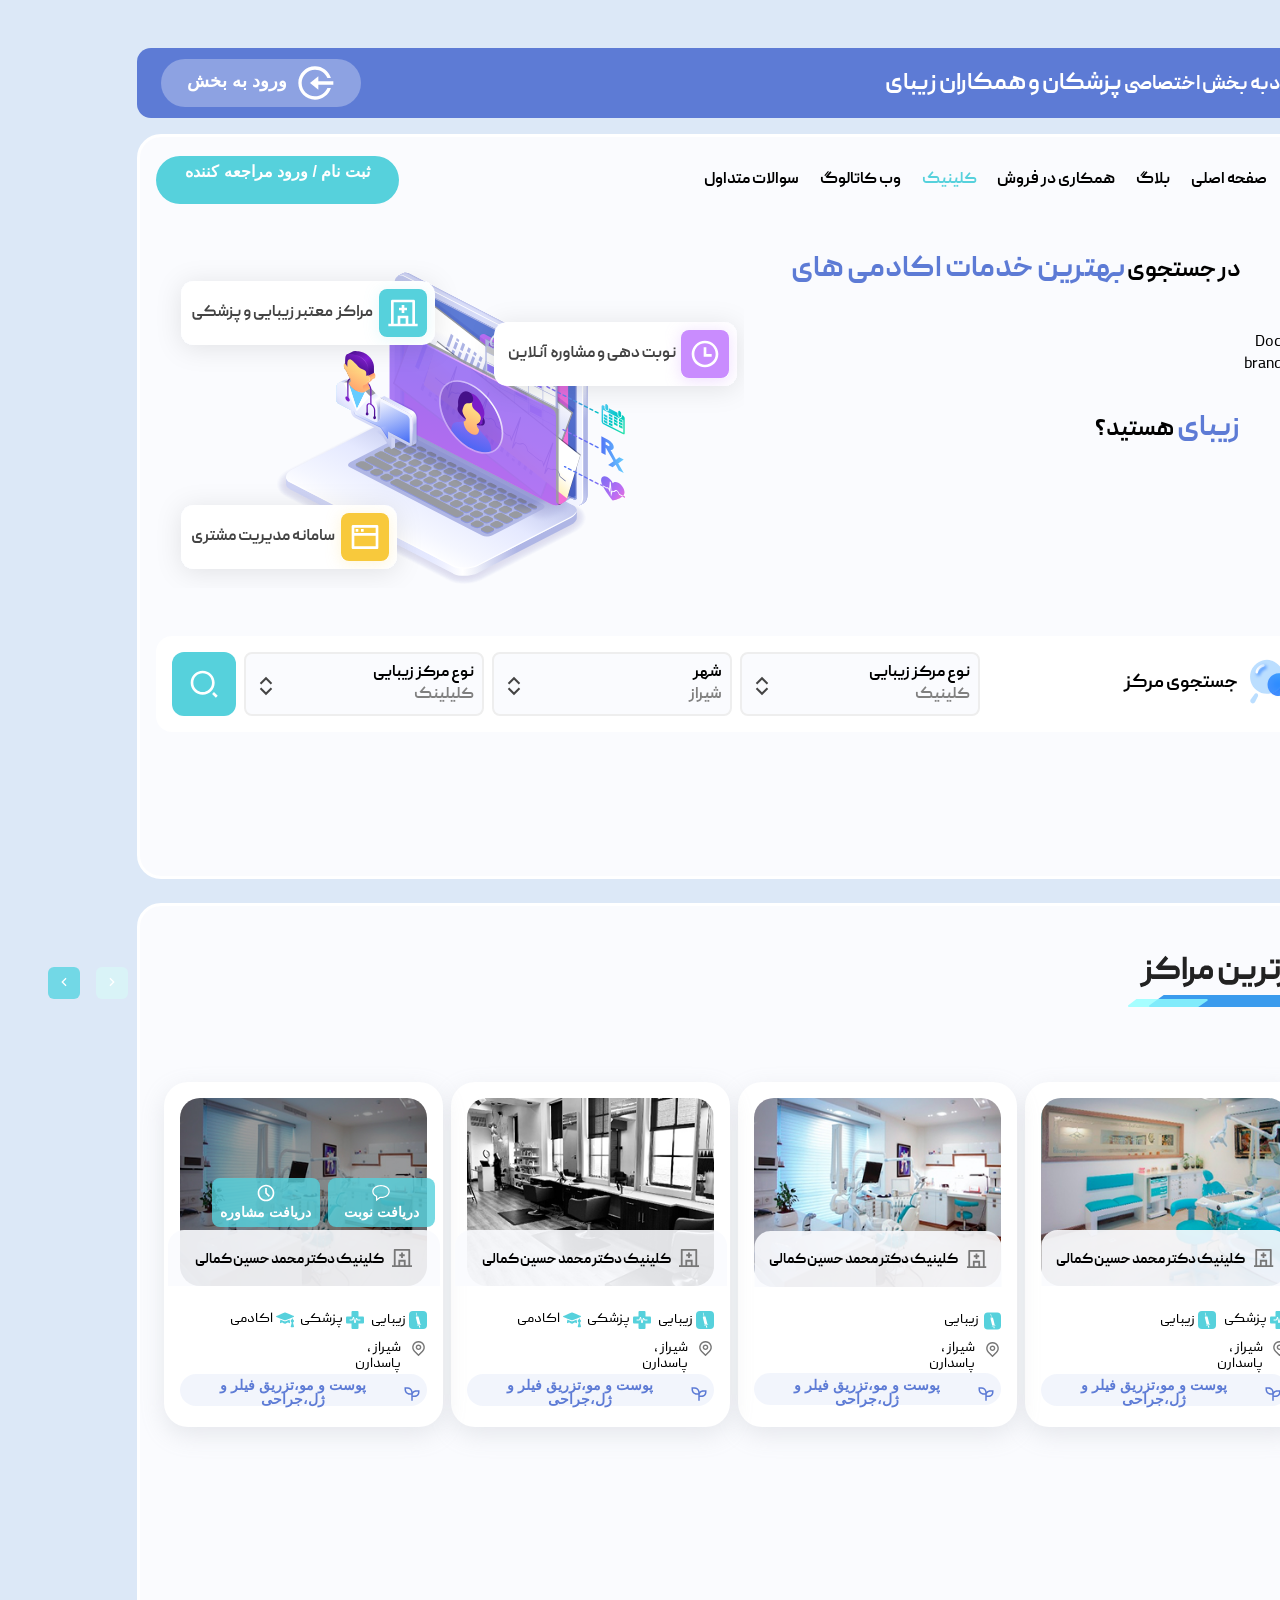
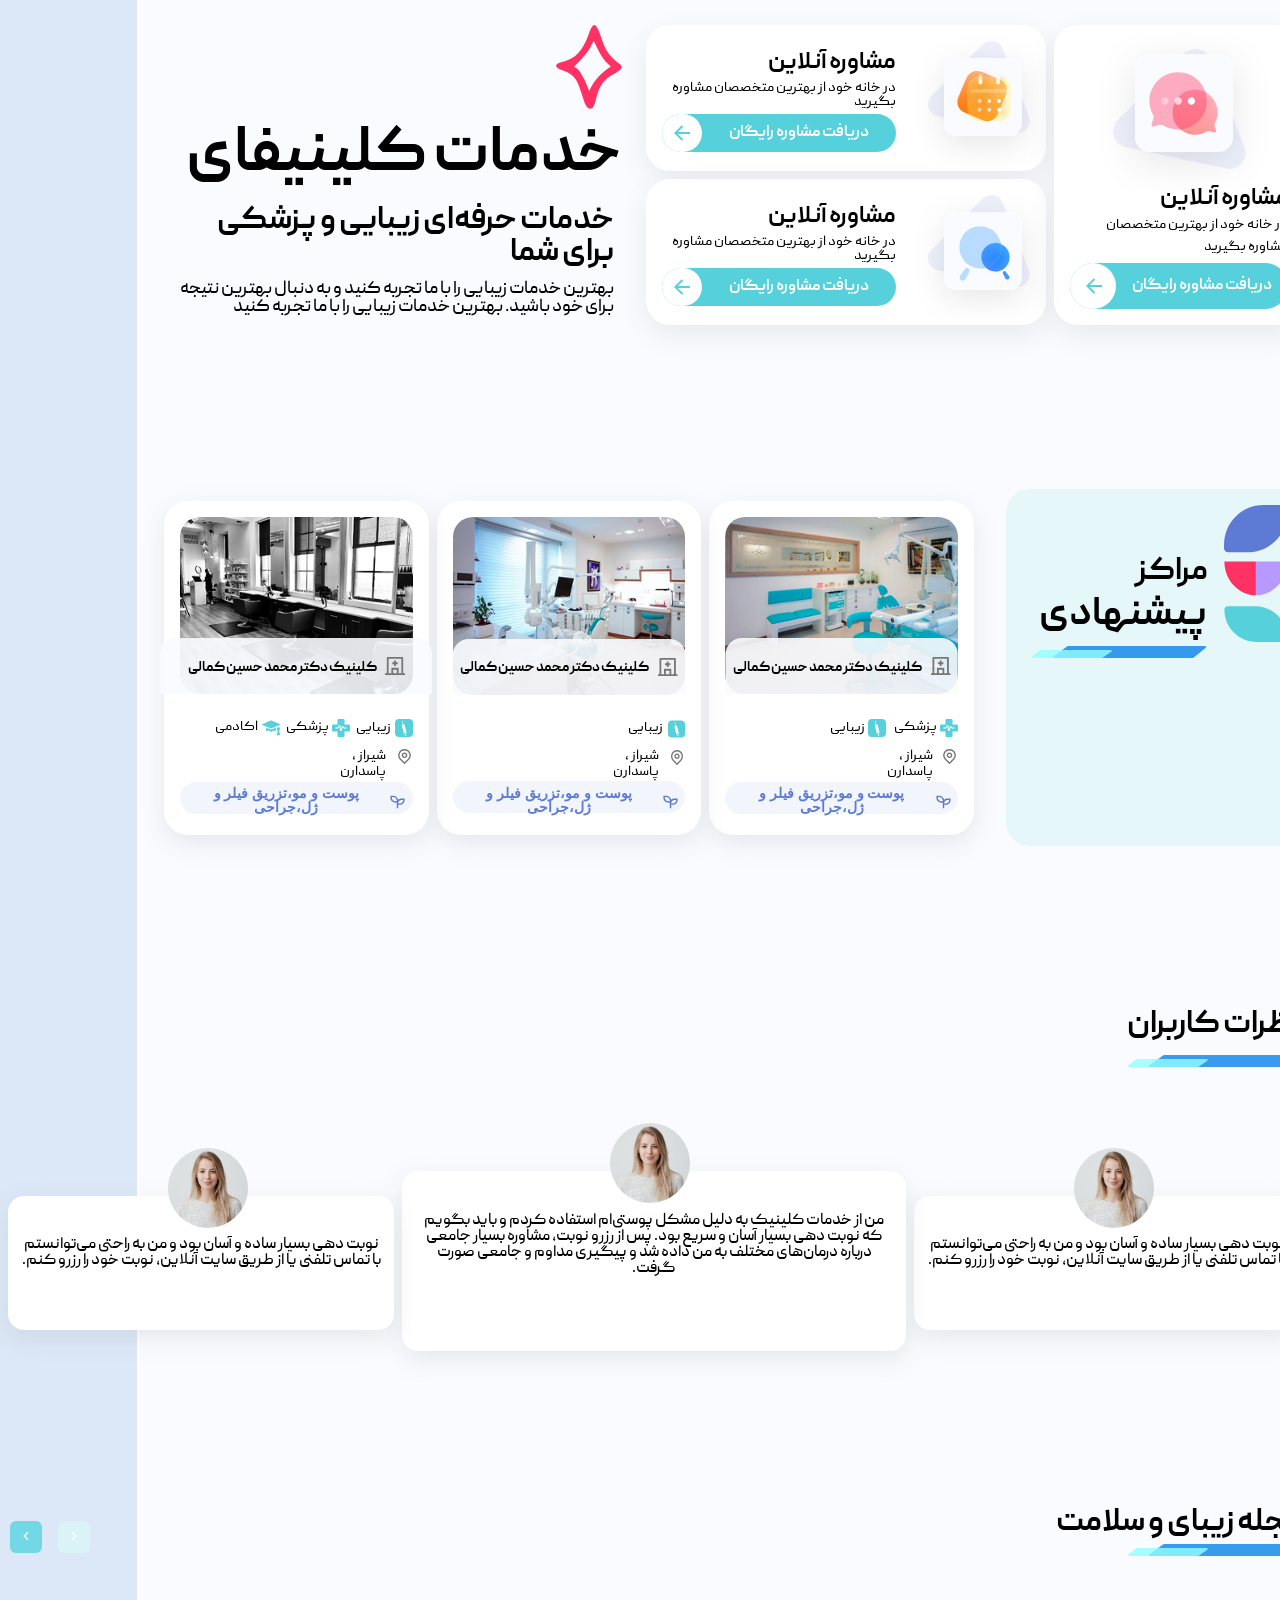
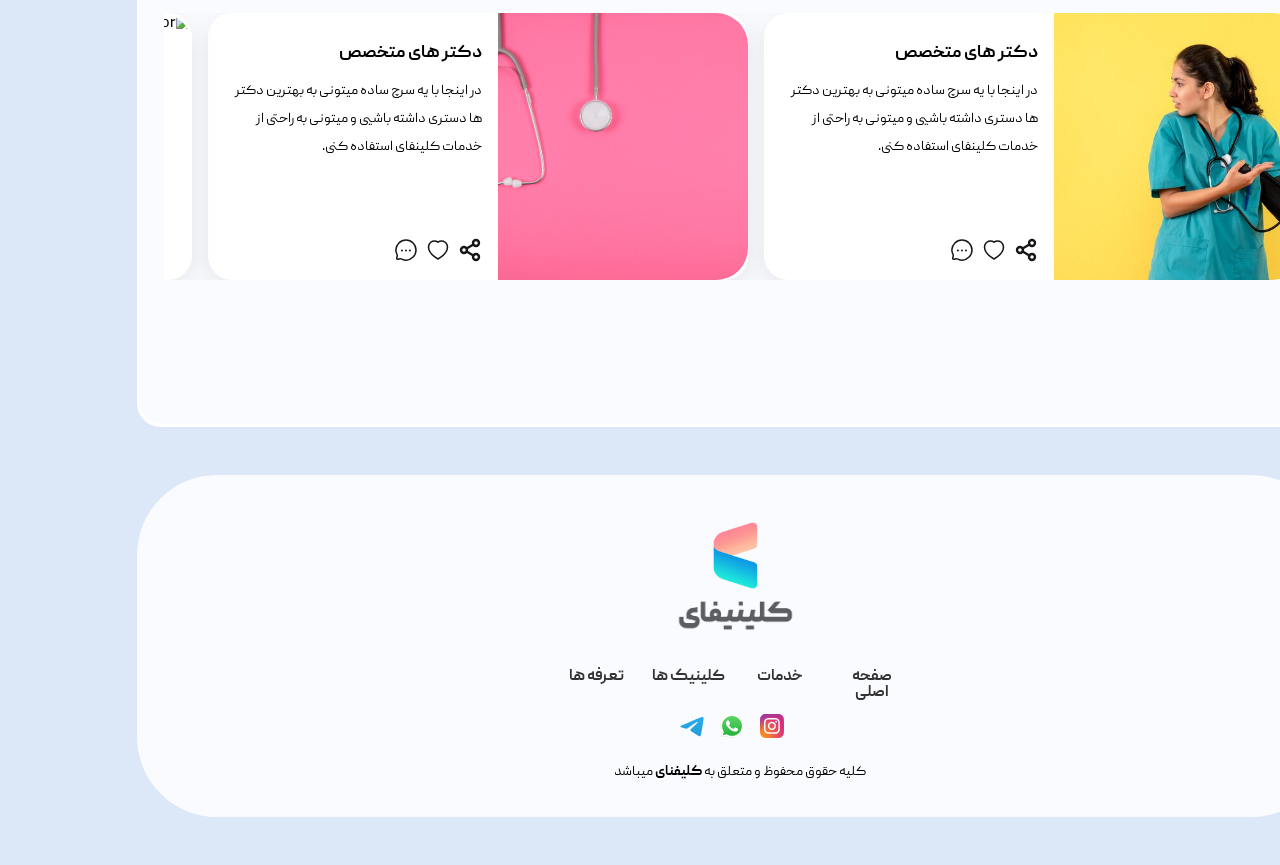
==== commit e5578f20: "update fix error" ====
--- a/index.html
+++ b/index.html
@@ -933,7 +933,10 @@
                     </div>
                 </div>
                 <!-- text__footer -->
-                 <spn class="text__footer">کلیه حقوق محفوظ و متعلق به  کلینفای میباشد</spn>
+                 <div class="text__container-footer">
+                 <p class="text__footer"> کلیه حقوق محفوظ و متعلق به
+                    <span class="clinfay__text">کلیفنای</span> میباشد</p>
+                </div>
             </div>
         </footer>
     </div>
--- a/Assets/design/style.css
+++ b/Assets/design/style.css
@@ -1657,12 +1657,22 @@
 .icon-telegram{
     width: 1.5rem;
     height: 1.5rem;
-    
 }
 .text__footer{
-    display: block;
-    width: 16.0625rem;
-    height: 1.25rem;
     text-align: center;
-    margin-right: 1rem;
+    font-weight: 300;
+    font-size: 14px;
+    line-height: 1.5rem;
+    letter-spacing: 0;
+}
+.text__container-footer{
+    width: 17.1875rem;
+    height: 1.5rem;
+    margin-right: 2rem;
+}
+.clinfay__text{
+    font-weight: 700;
+    line-height: 1.5rem;
+    font-size: 14px;
+    letter-spacing: 0;
 }
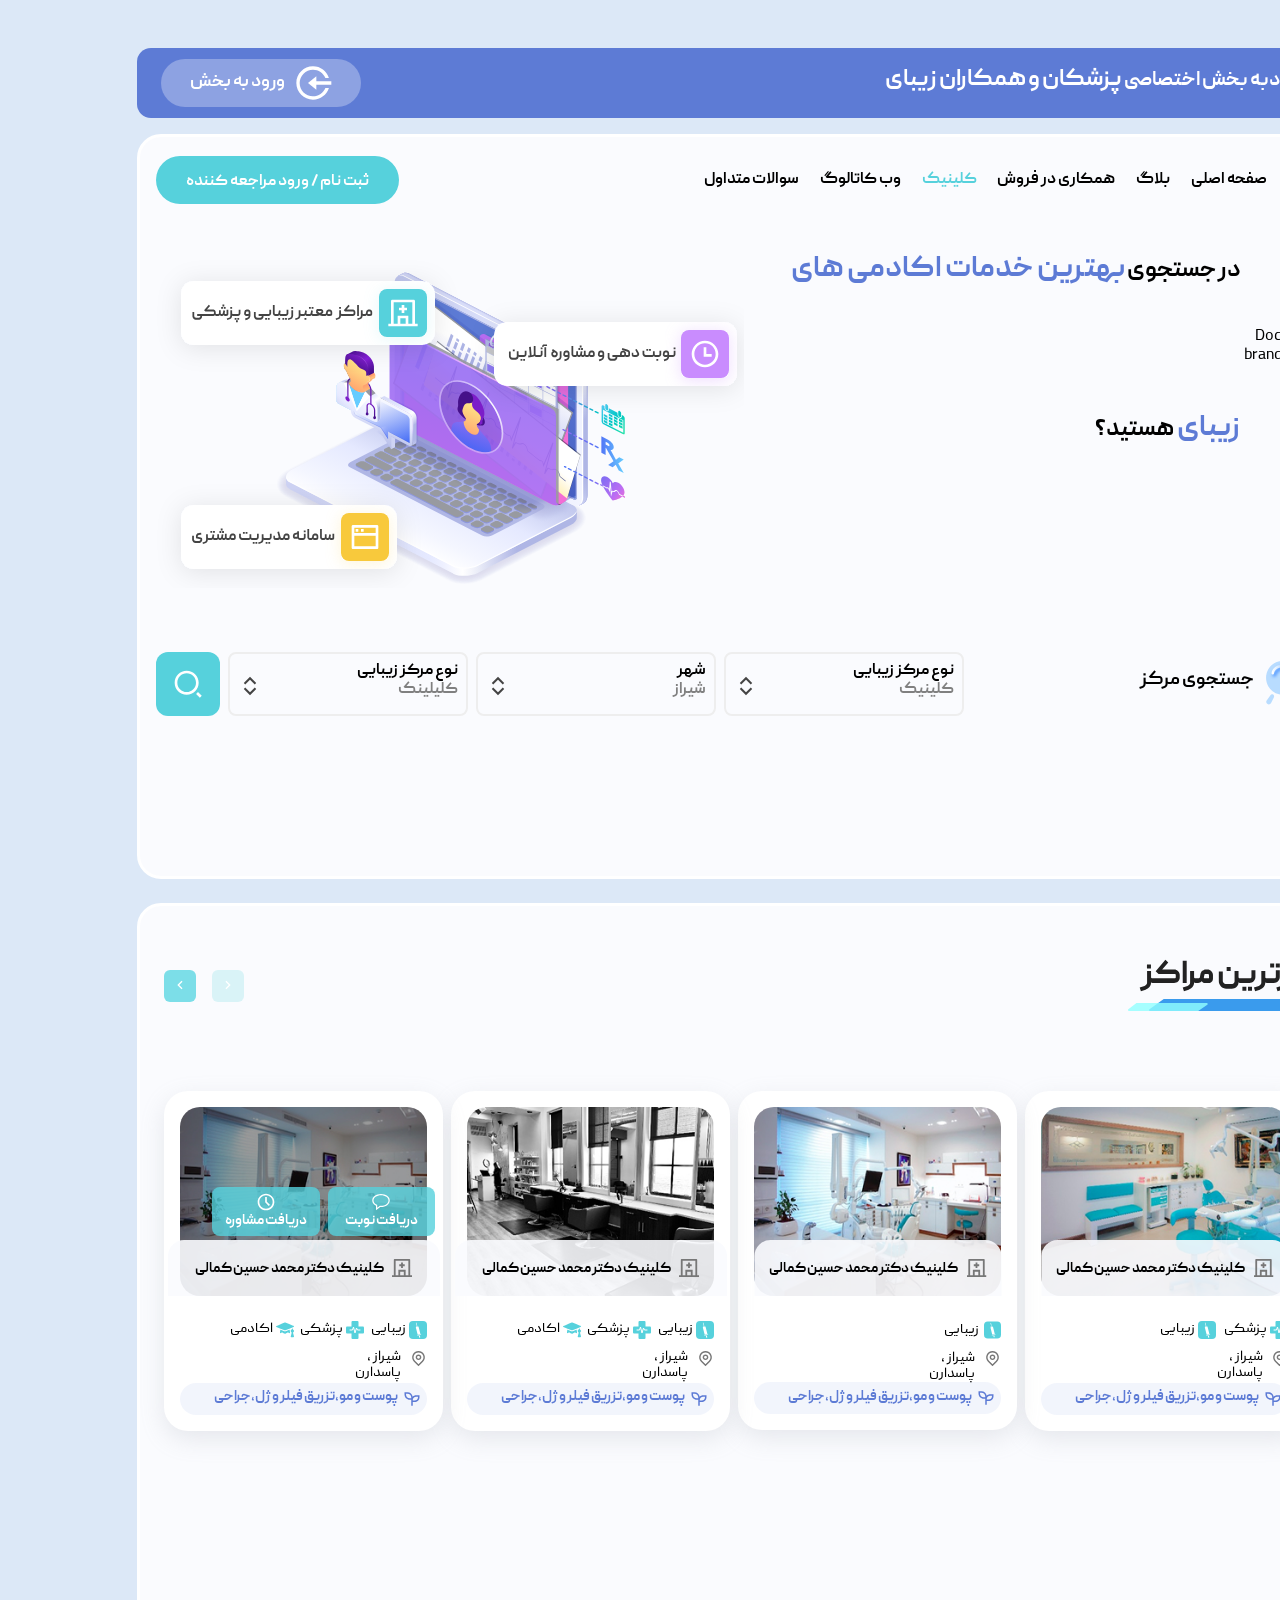
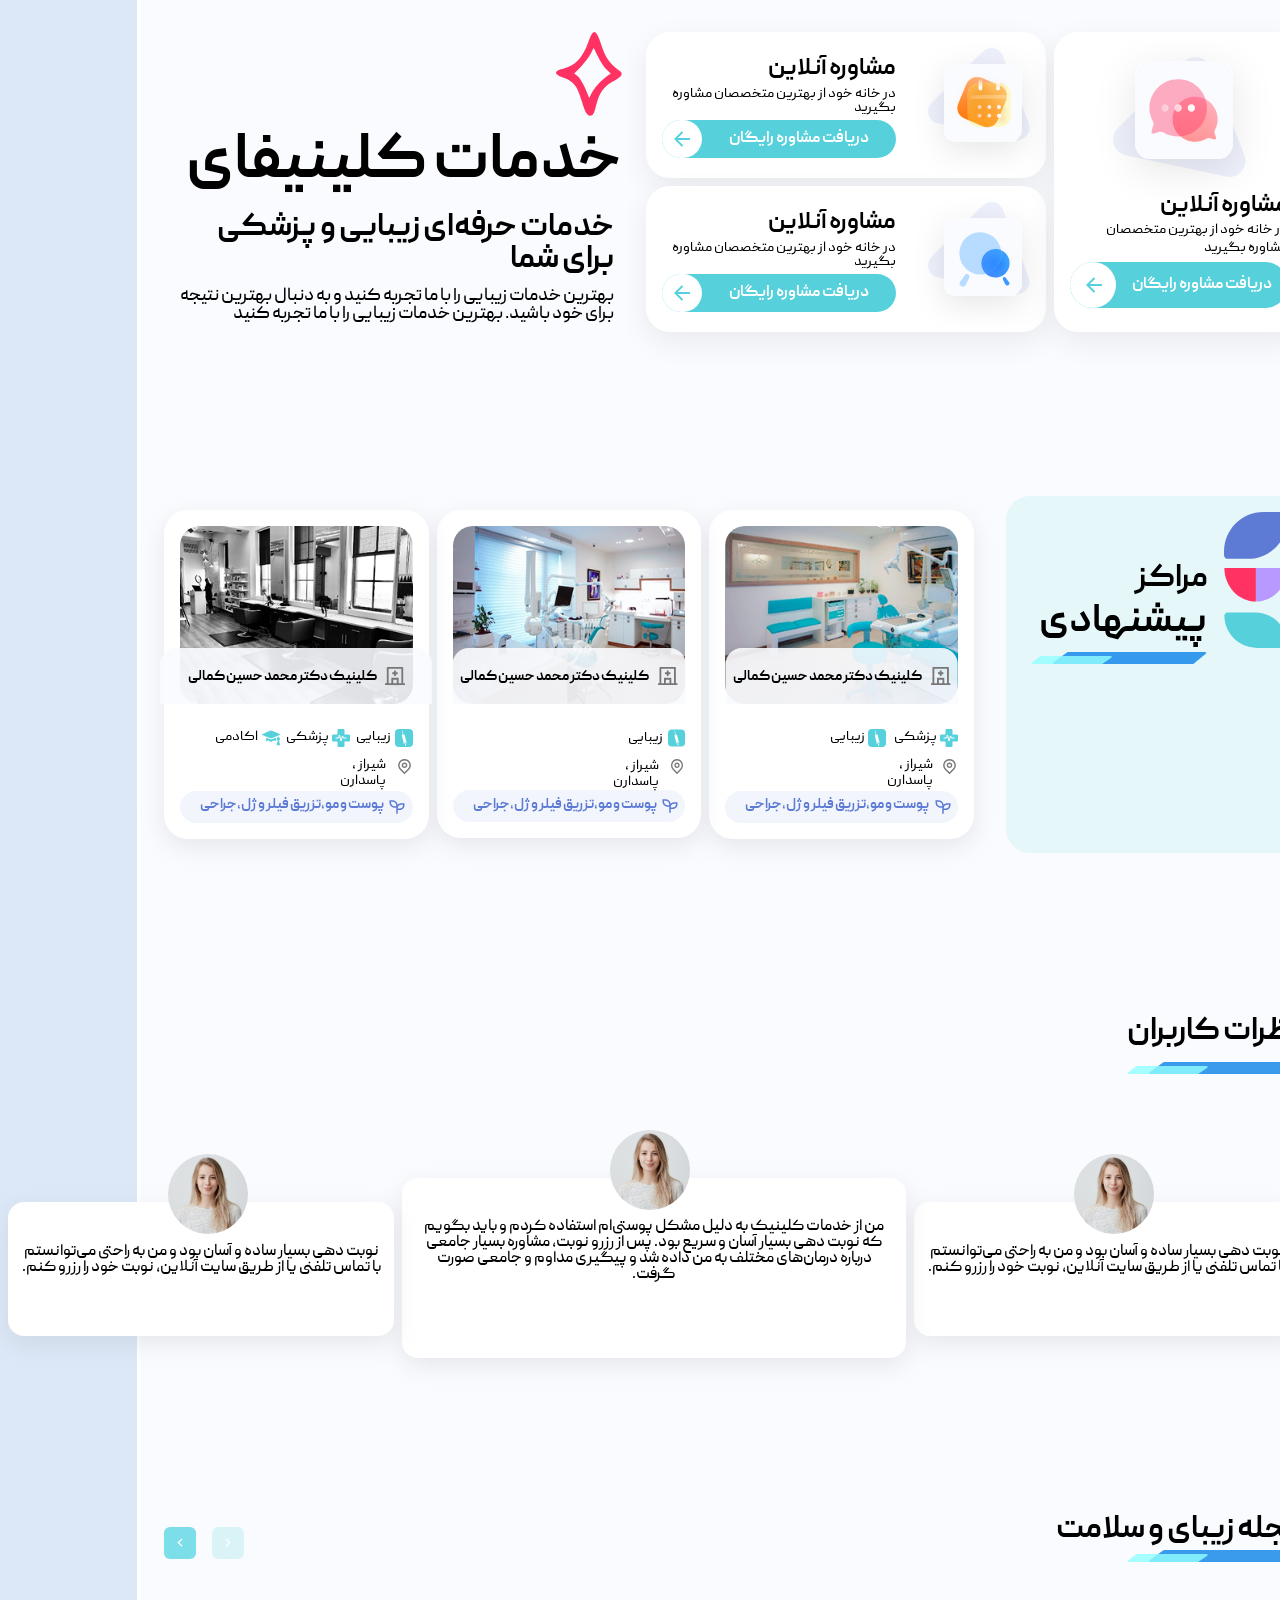
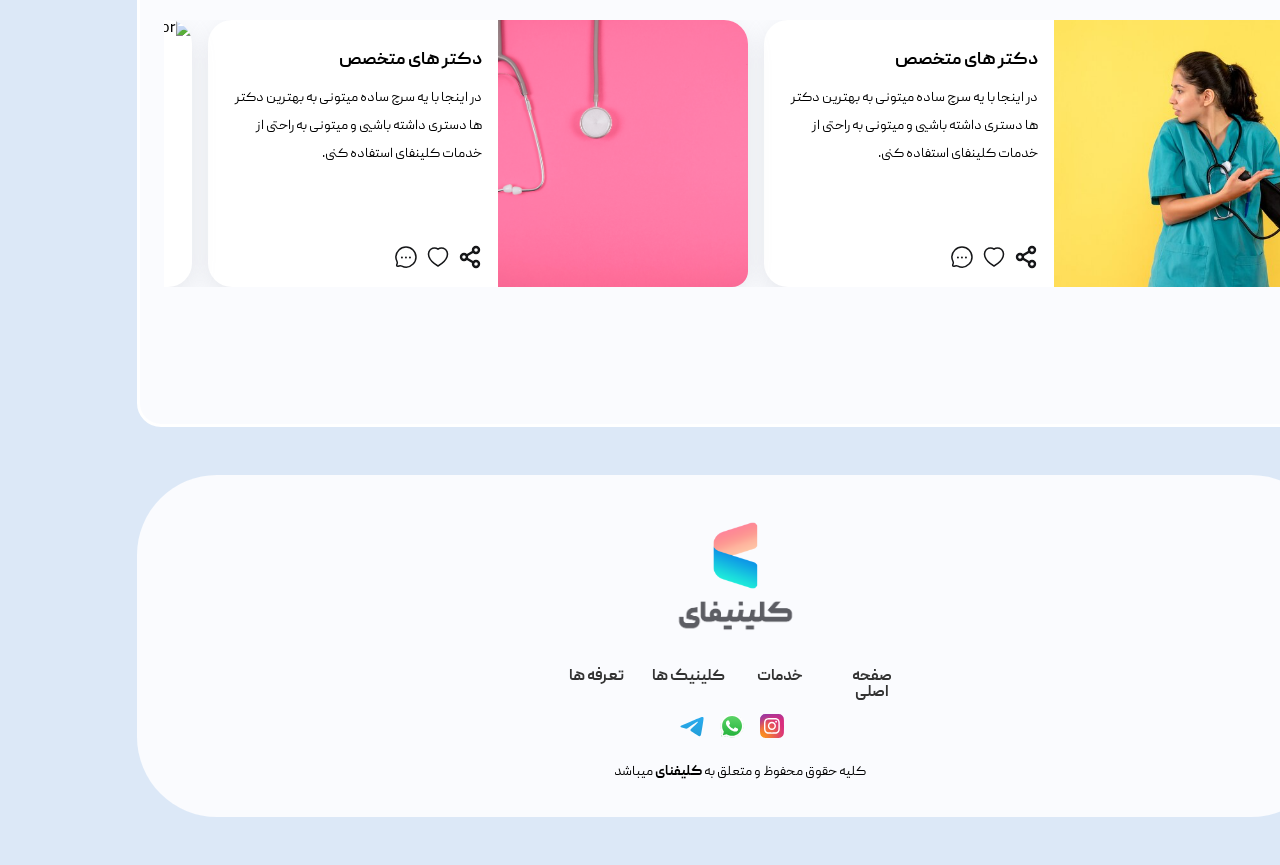
==== commit 0c4ca174: "Improve responsive layout" ====
--- a/index.html
+++ b/index.html
@@ -86,7 +86,6 @@
                     </div>
                 </div>
                 <!-- filter__box -->
-                <div class="main__filterbox-content">
                     <div class="filter__box-container">
                         <!-- logo__Search_filter -->
                         <div class="filter__icon-container">
@@ -143,7 +142,6 @@
                             </div>
                         </div>
                     </div>
-                </div>
             </section>
             <section class="best__centers">
                 <div class="best__center-container-icon">
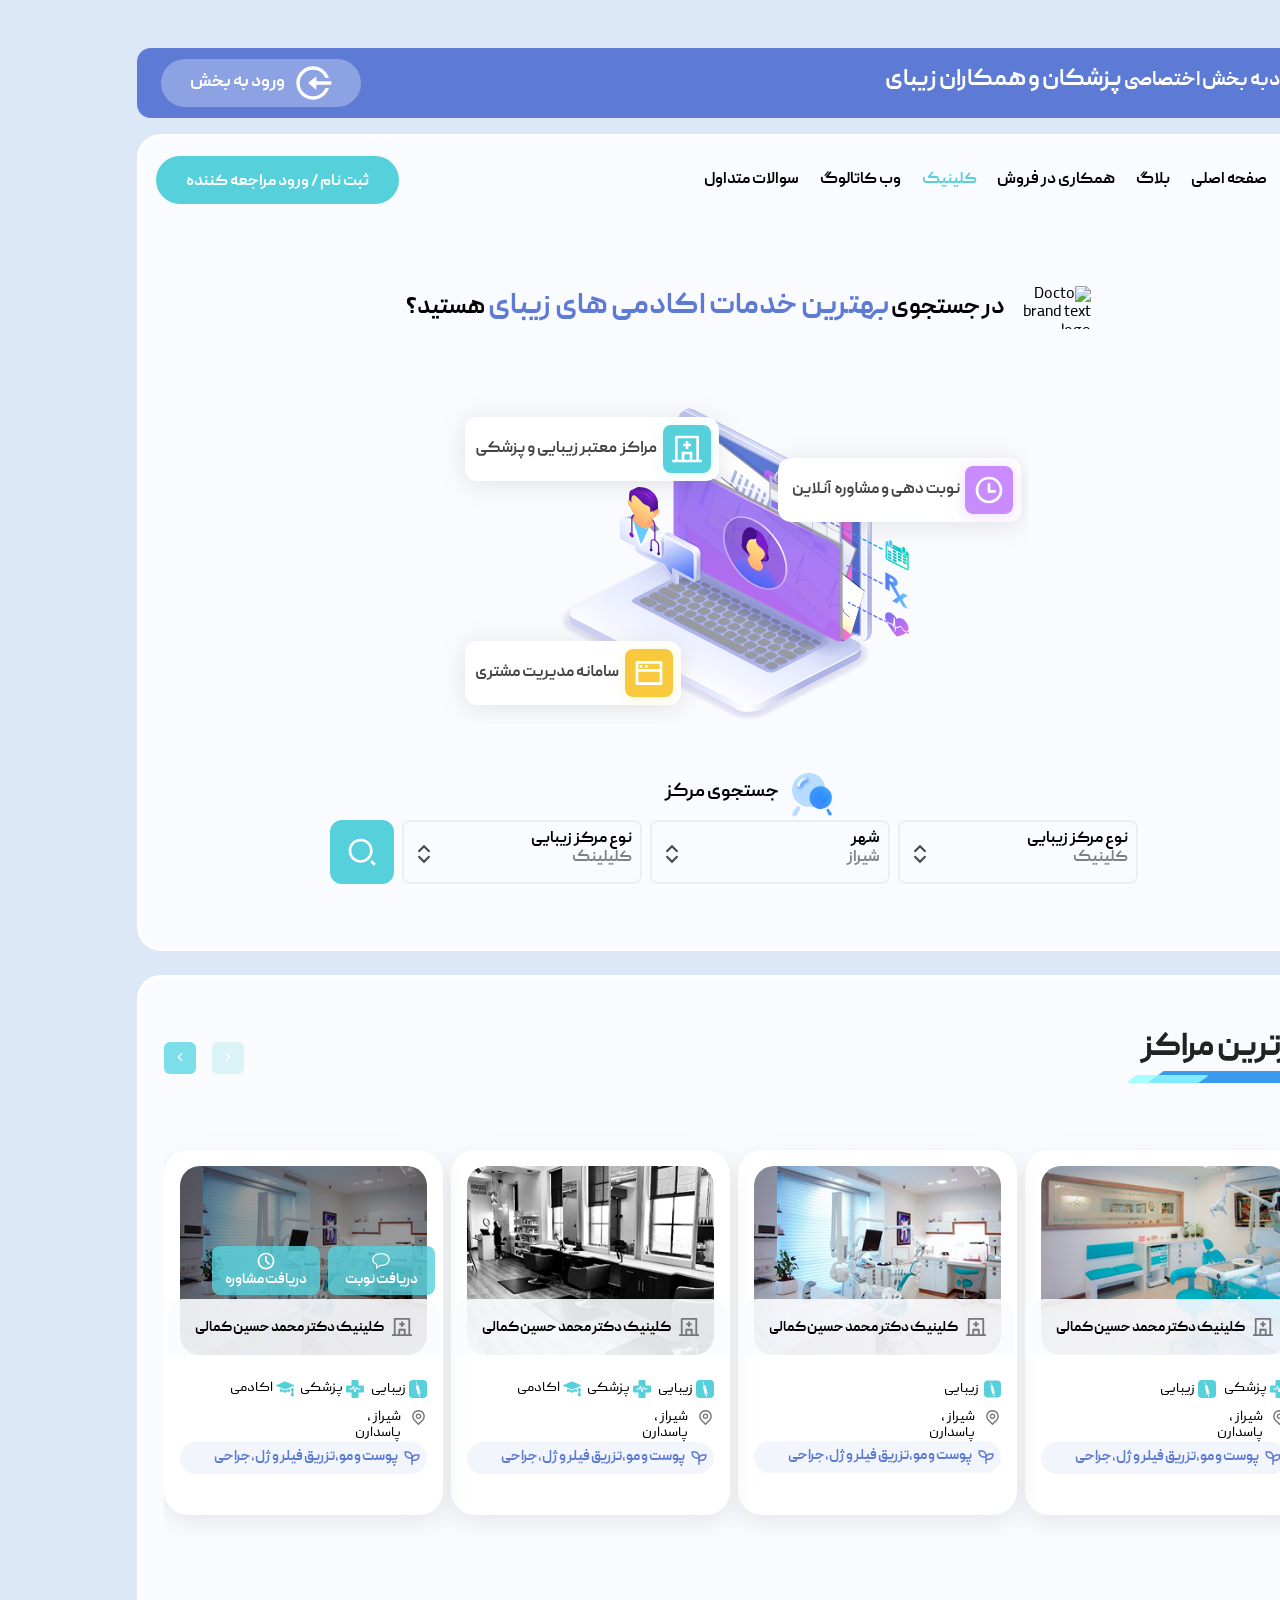
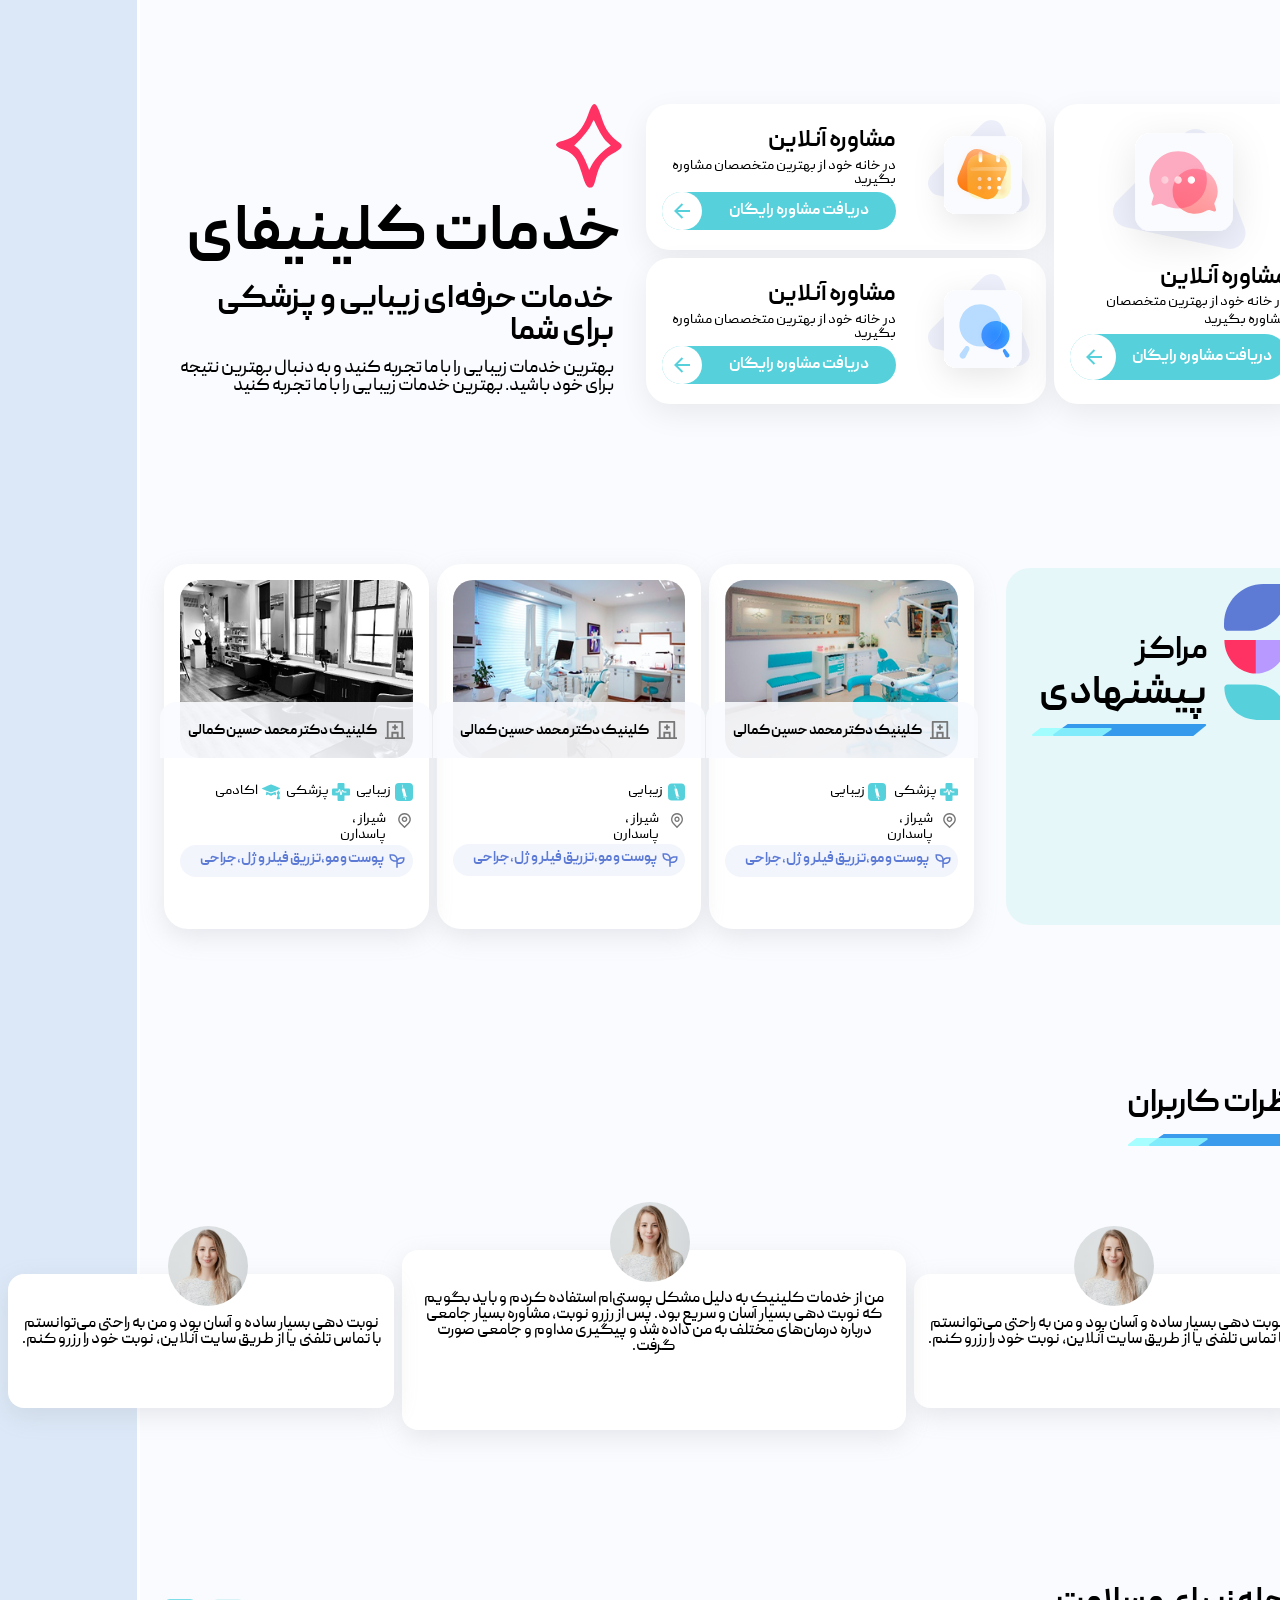
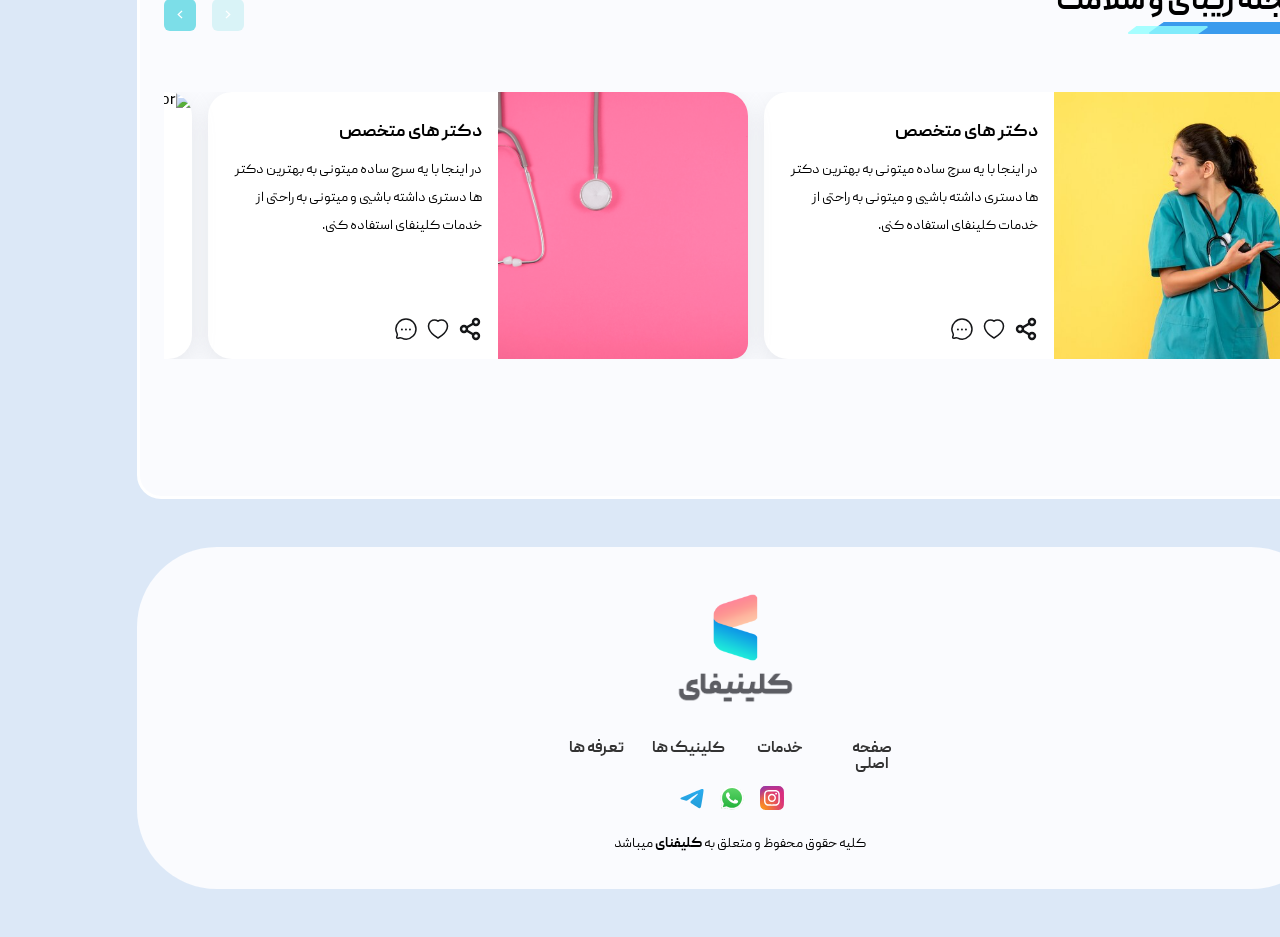
==== commit 74a40f30: "Describe your changes" ====
--- a/index.html
+++ b/index.html
@@ -816,7 +816,6 @@
                                                 </div>
                                             </div>
                                         </div>
-                                        <!--  -->
                                     </div>
                                 </div>
                             </article>
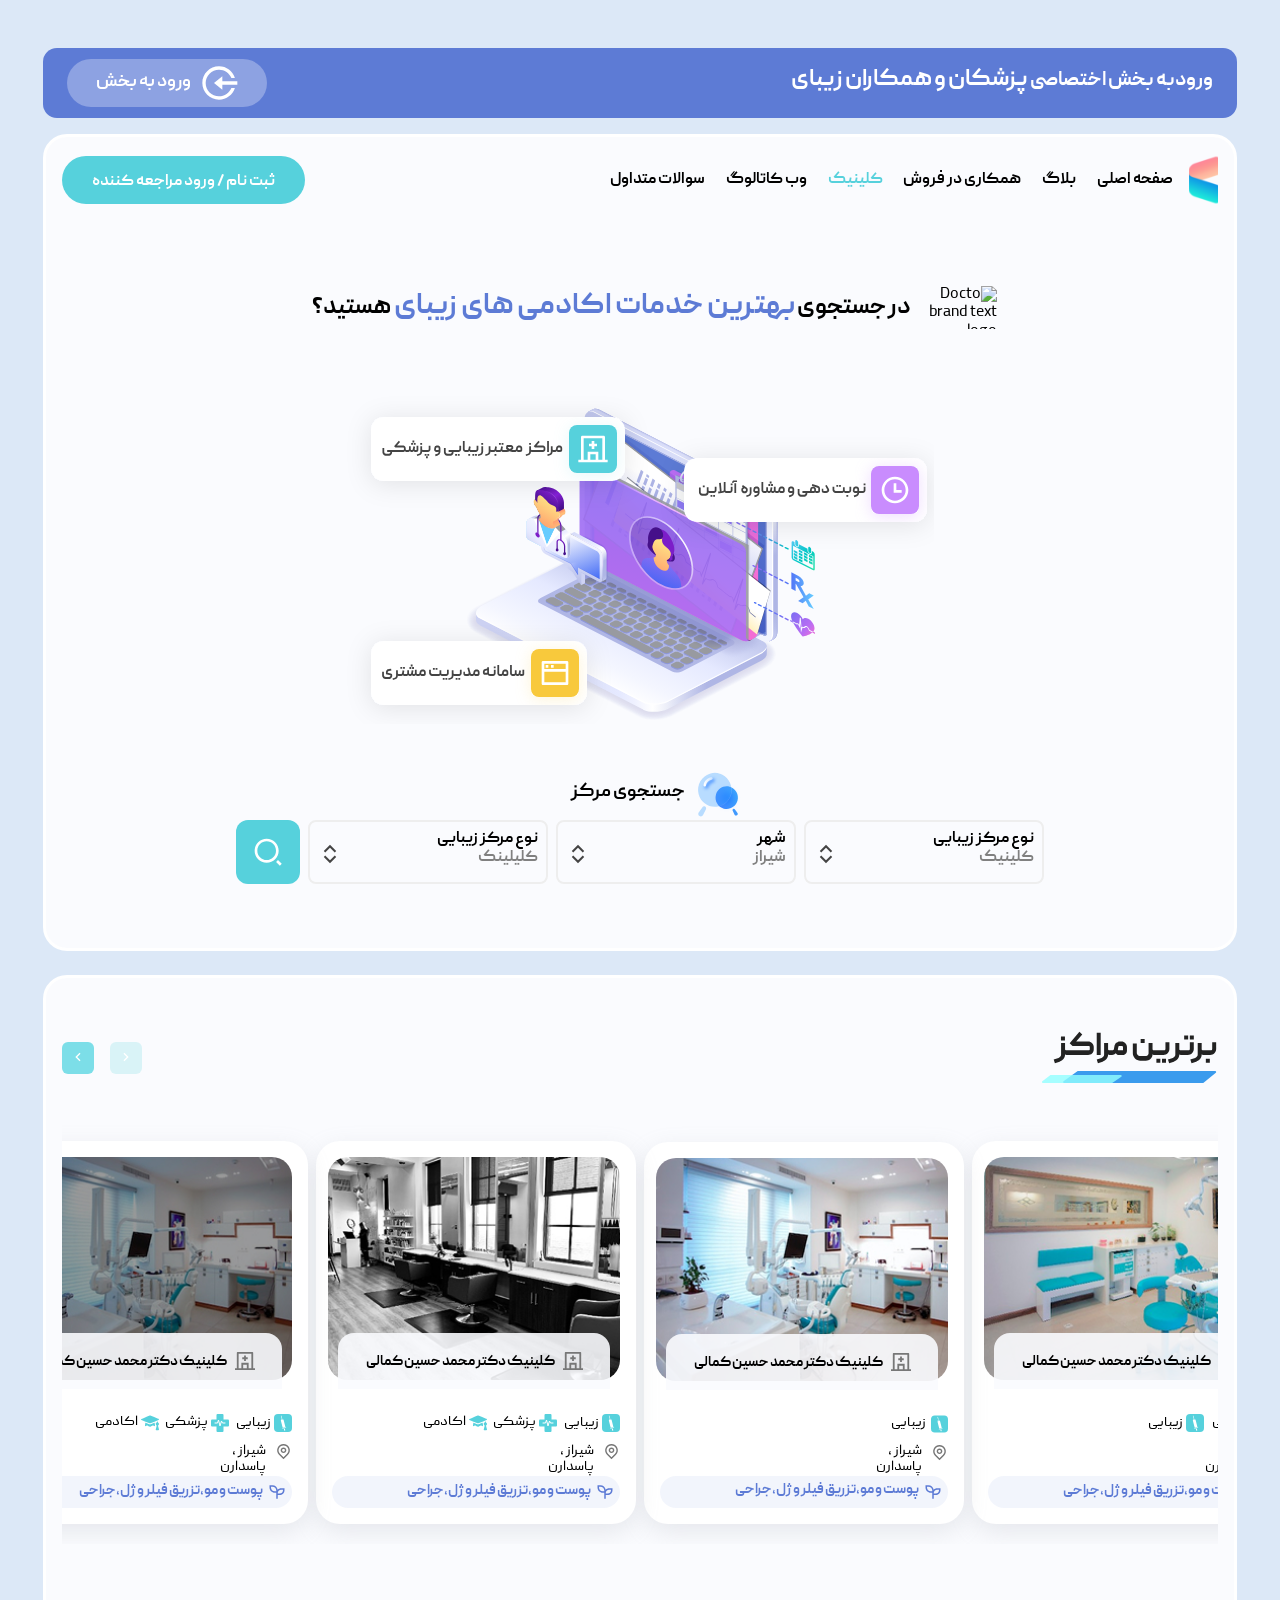
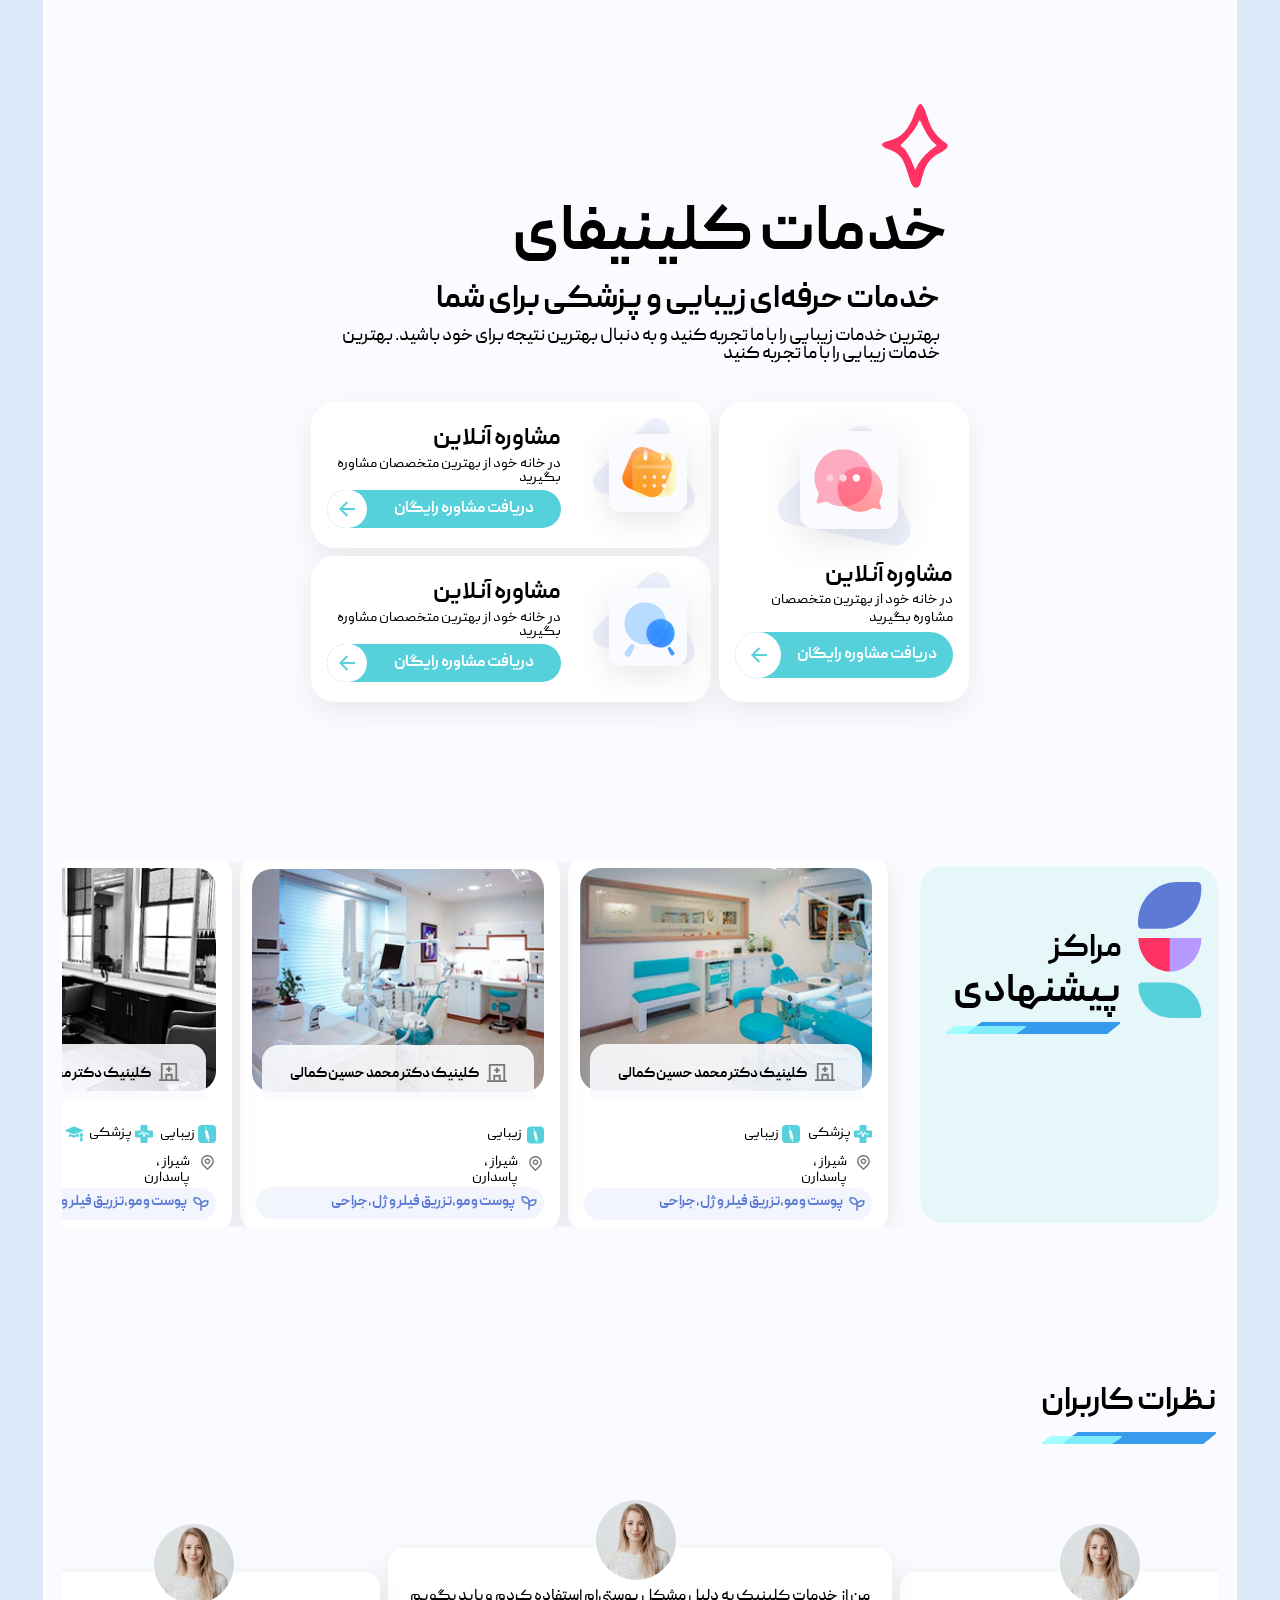
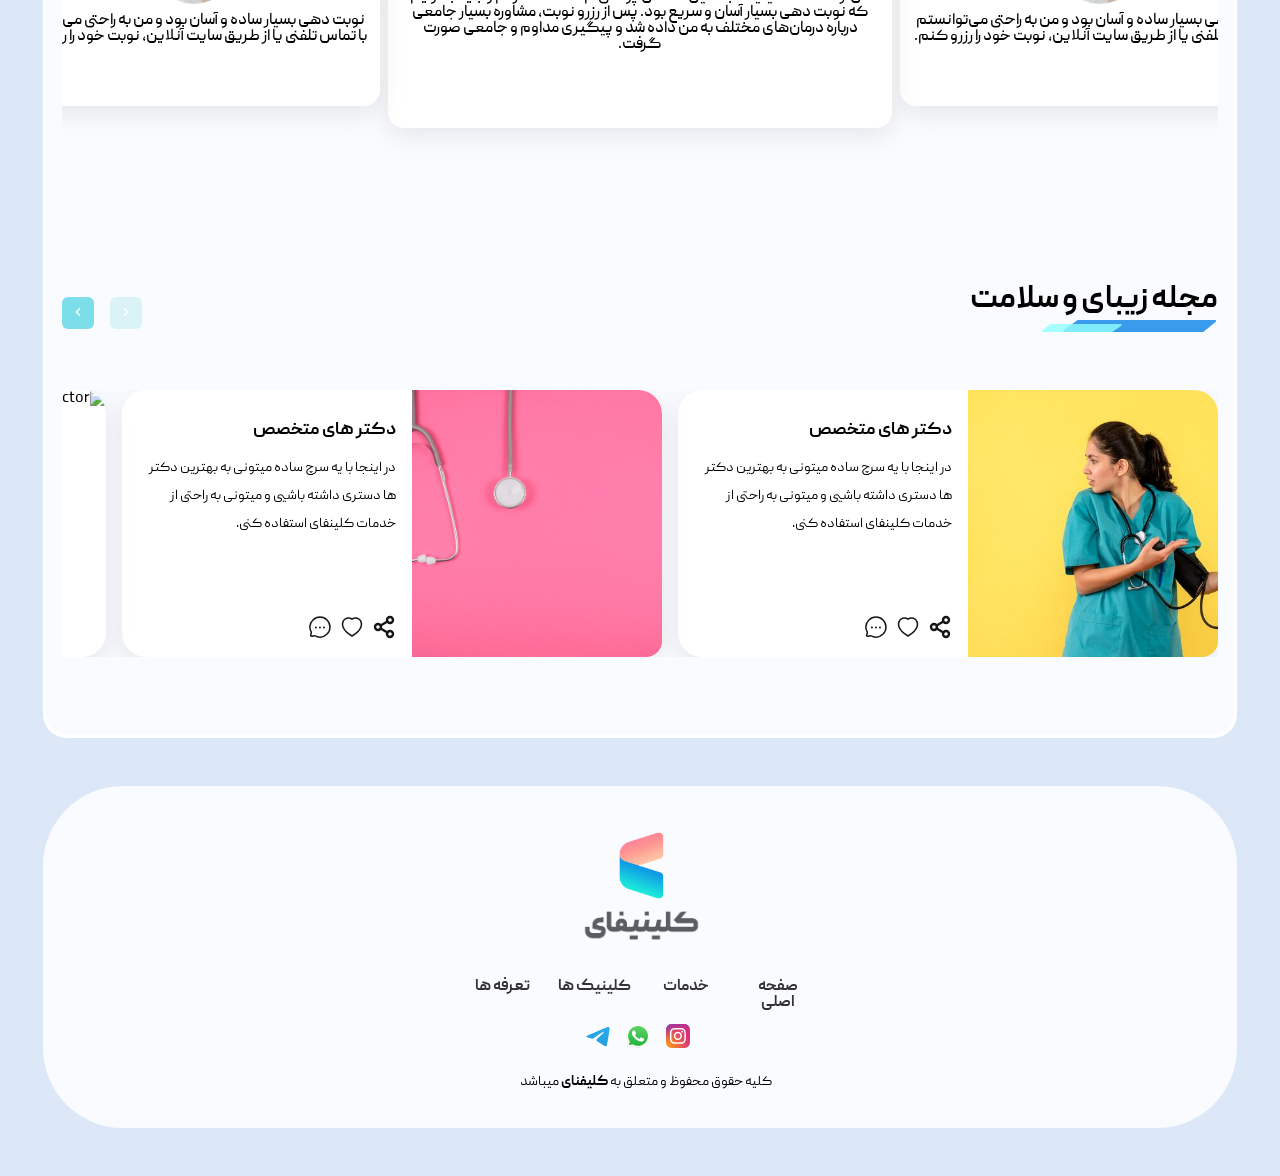
==== commit c242c2ab: "Describe your changes" ====
--- a/index.html
+++ b/index.html
@@ -327,25 +327,6 @@
                     <article class="cart__clinic">
                         <!-- seaction__image -->
                         <div class="secation__image">
-                            <!-- button -->
-                            <div class="seaction__button">
-                                <div class="button__container">
-                                    <button class="button__cart-Counseling">
-                                        <div class="logo__button-Counseling">
-                                            <img src="./Assets/image/icon_Counseling.svg" alt="icon Counseling"
-                                                class="logo__Counseling">
-                                        </div>
-                                        <span class="text__icon">دریافت نوبت</span>
-                                    </button>
-                                    <button class="button__cart-time">
-                                        <div class="logo__button-time">
-                                            <img src="./Assets/image/icon_clock.svg" alt="icon_clock"
-                                                class="logo__Clock">
-                                        </div>
-                                        <span class="text__icon">دریافت مشاوره</span>
-                                    </button>
-                                </div>
-                            </div>
                             <img src="./Assets/image/imaecart1.jpg" alt="image cart" class="image__Cart" loading="lazy">
                             <div class="seaction__header-barbaershop">
                                 <div class="media__contaner">
@@ -356,7 +337,7 @@
                                     <span class="secation__text">کلینیک دکتر محمد حسین کمالی</span>
                                 </div>
                             </div>
-                        </div>
+                        </div>   
                         <!-- footer -->
                         <div class="seaction__footer-barbershop">
                             <div class="seaction__icon-container">
@@ -705,7 +686,6 @@
                             </div>
                         </div>
                         <!-- cart__comment -->
-                        <div class="section__box-comment">
                             <div class="section__box-container">
                                 <article class="comment__box">
                                     <!-- image__box -->
@@ -755,7 +735,7 @@
                                     </div>
                                 </article>
                             </div>
-                        </div>
+                        
                     </div>
                     <!-- secation__Magazine -->
                     <section class="about__mazgazine">
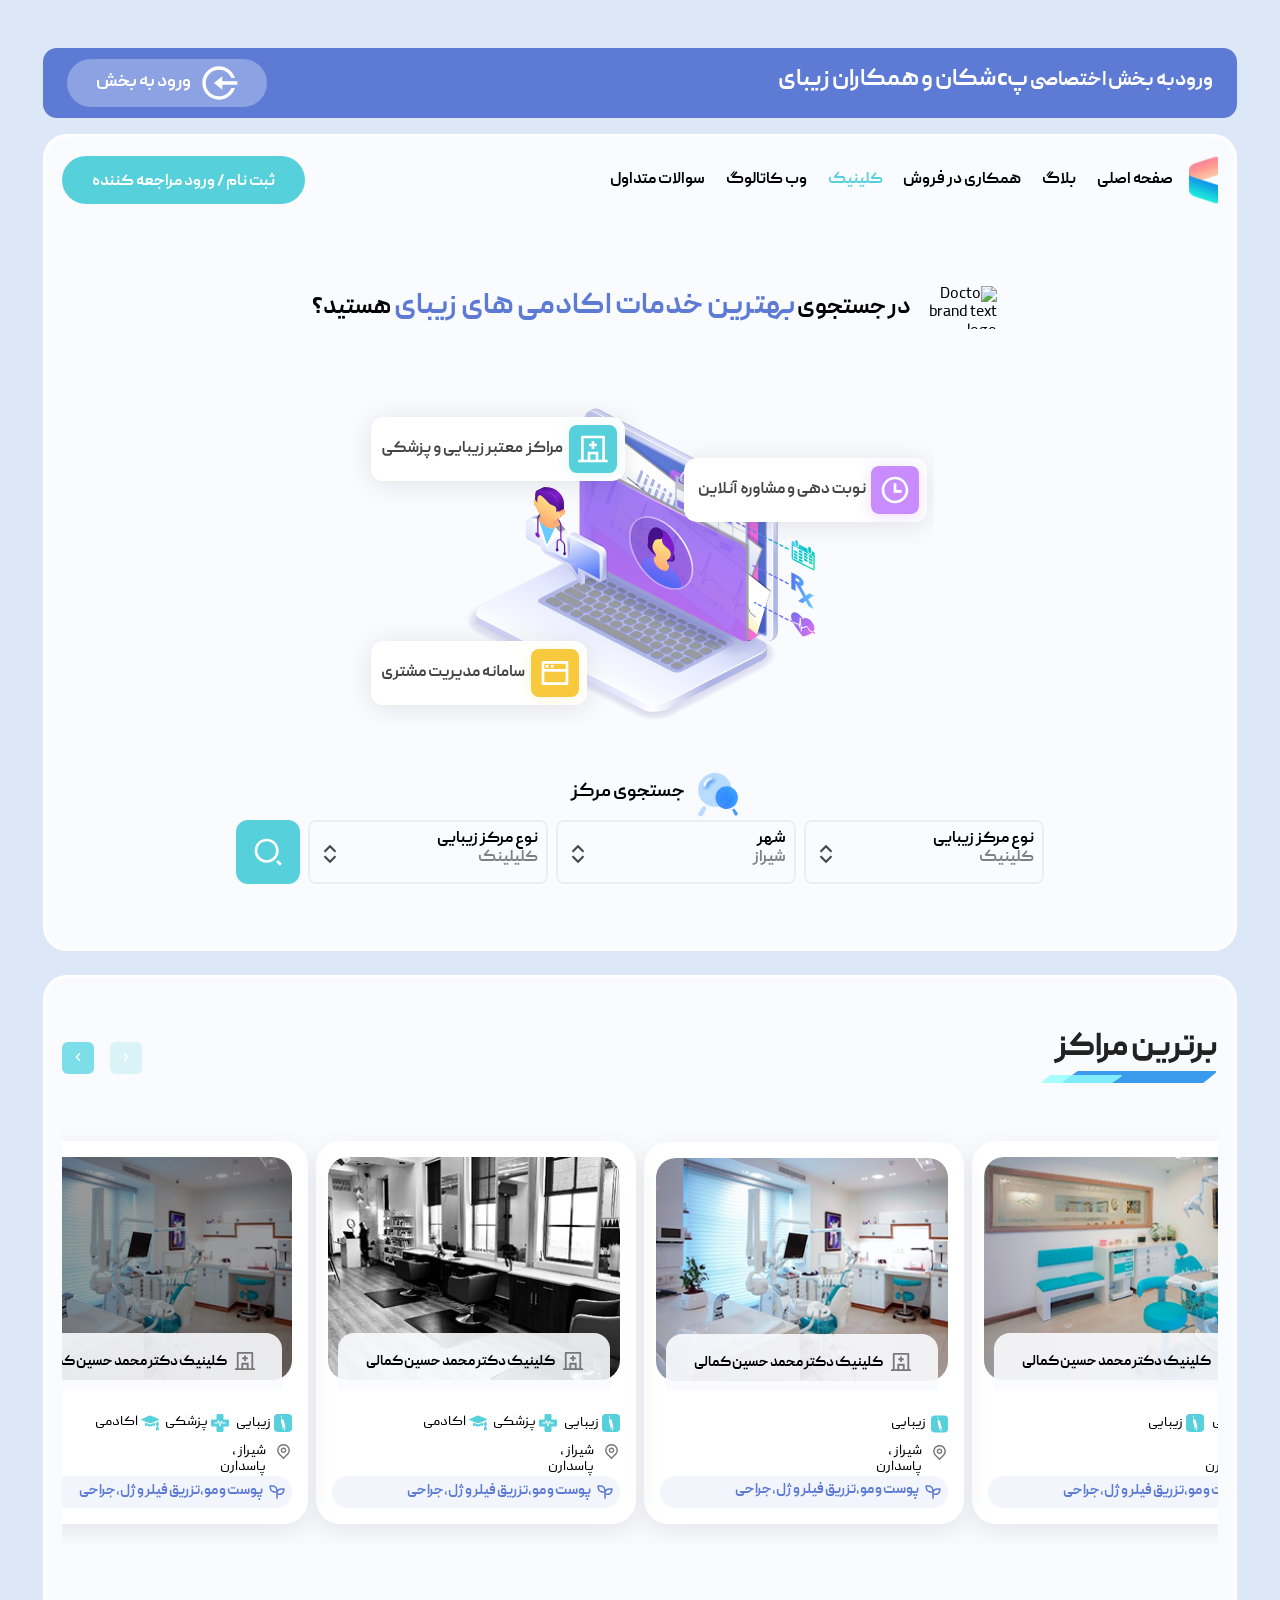
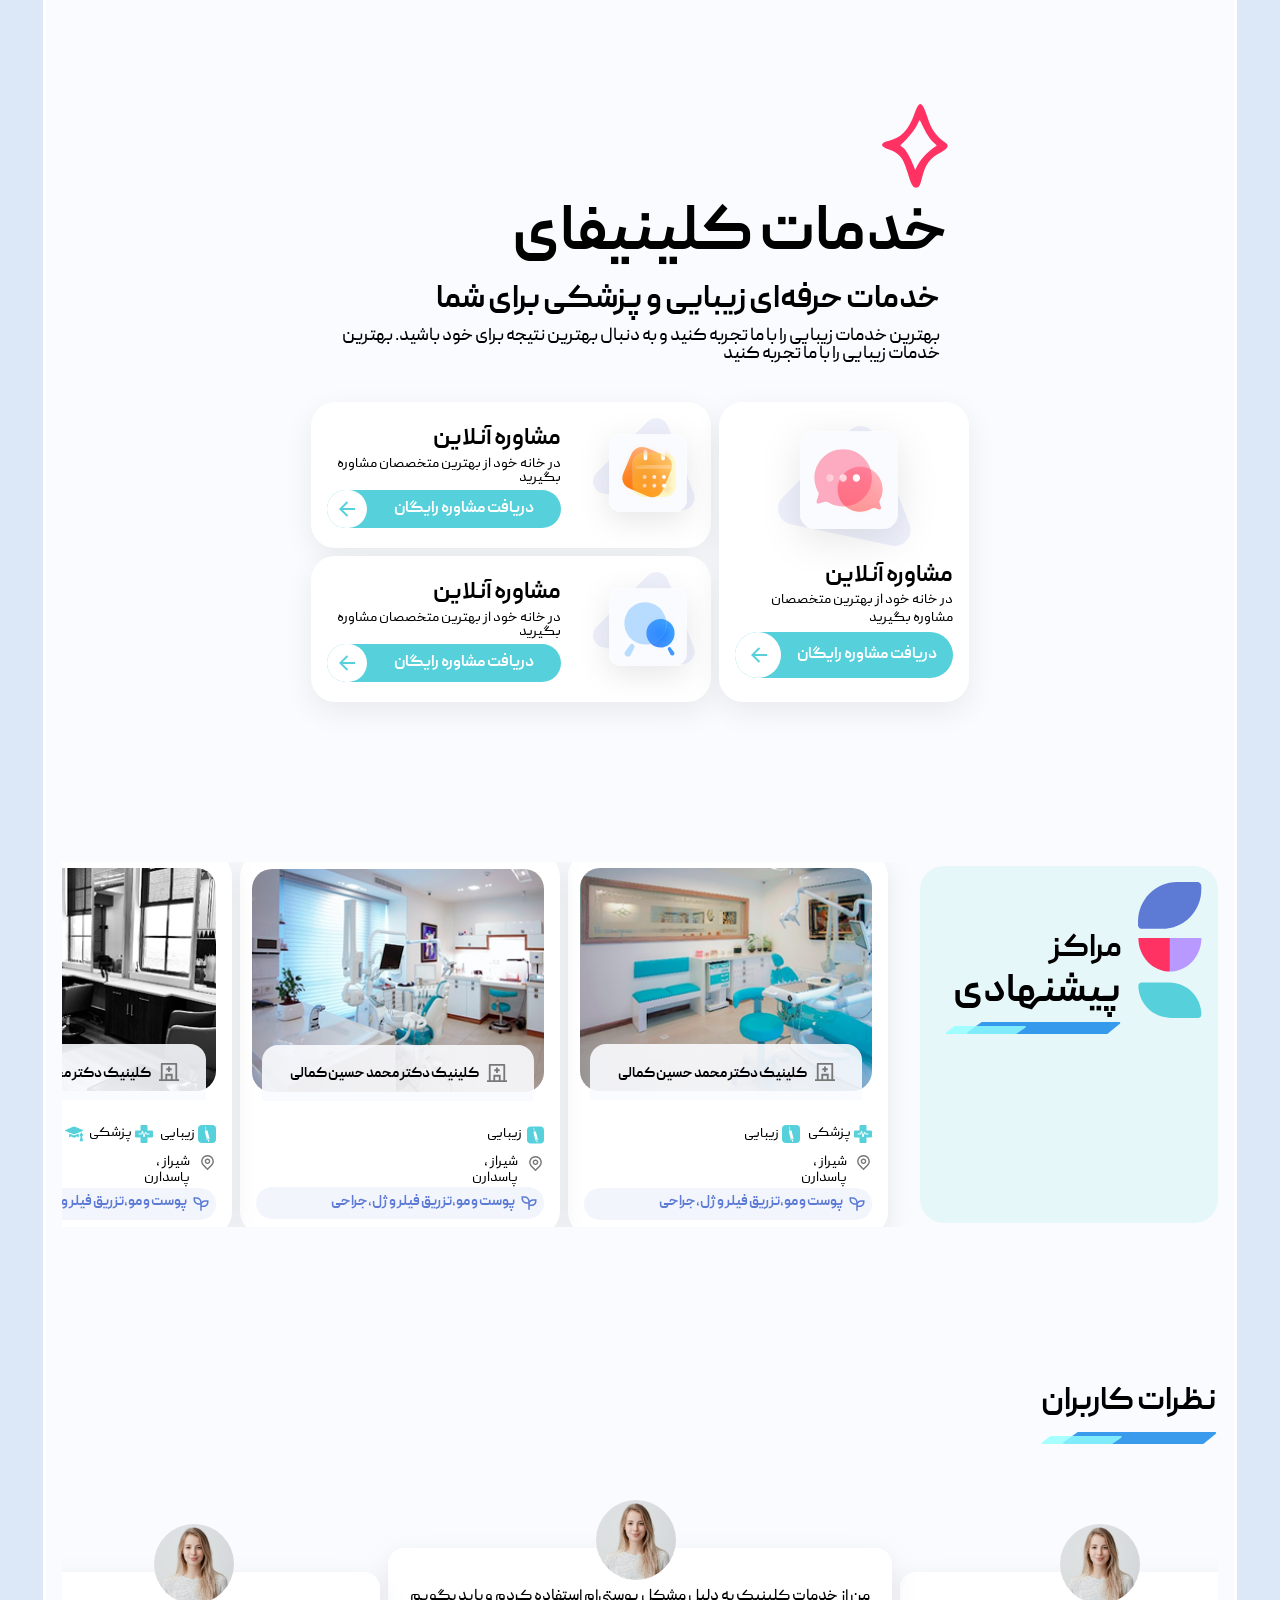
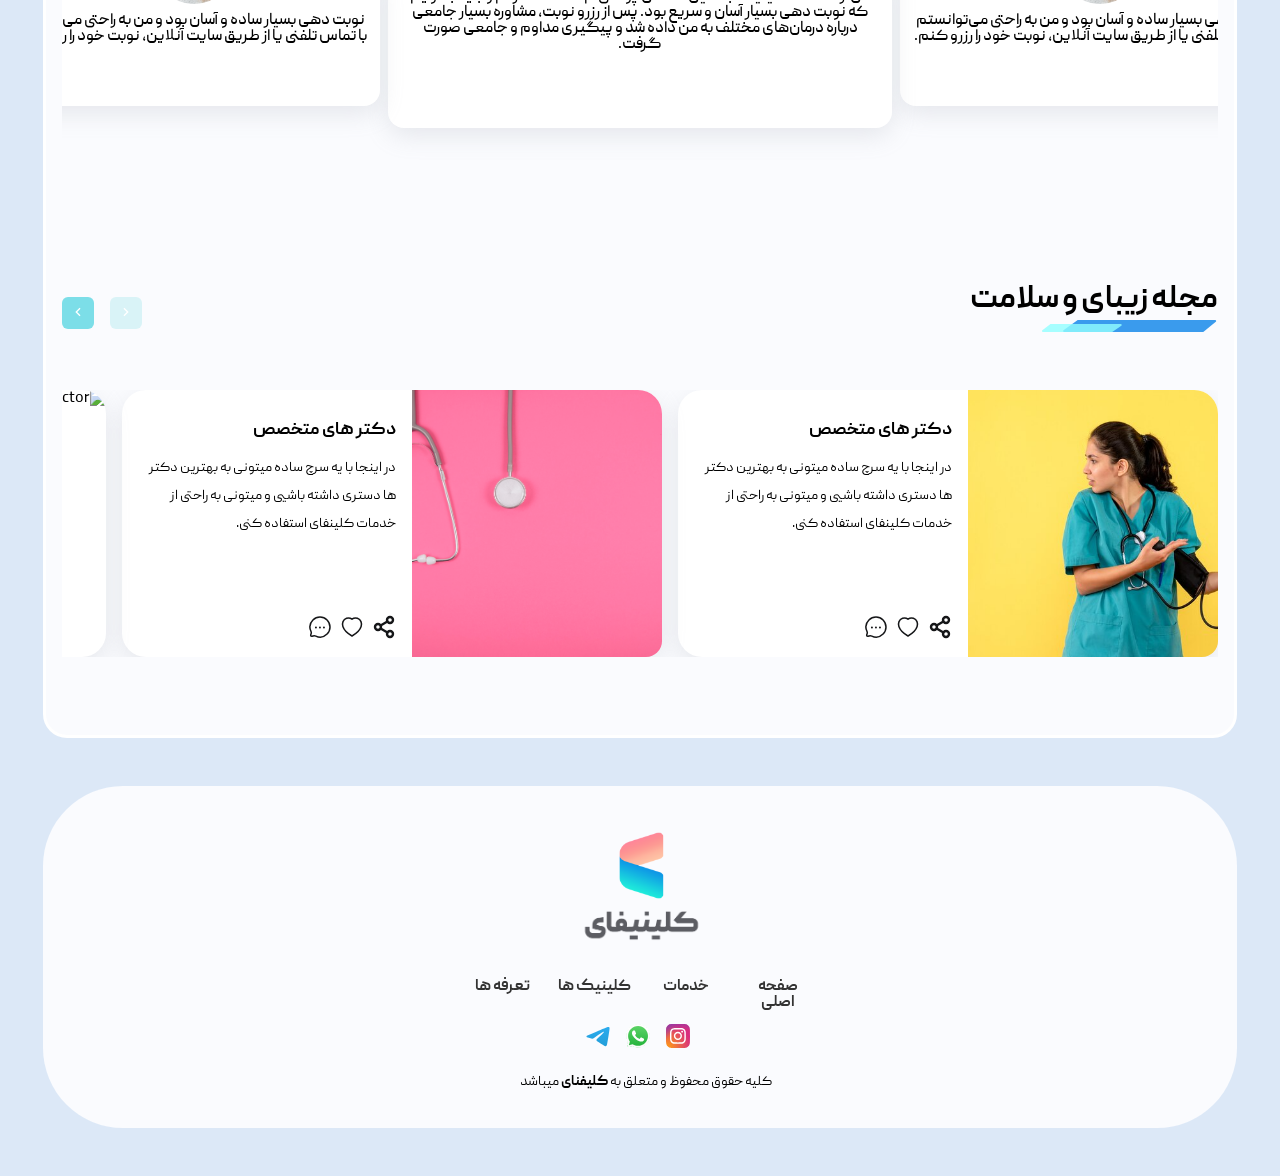
==== commit 4cb007d7: "Describe your changes" ====
--- a/index.html
+++ b/index.html
@@ -18,7 +18,7 @@
         <header class="header">
             <div class="header__container">
                 <div class="header__media">
-                    <p class="header__title">ورودبه بخش اختصاصی <span class="text__header">پزشکان و همکاران زیبای</span>
+                    <p class="header__title">ورودبه بخش اختصاصی <span class="text__header">پcشکان و همکاران زیبای</span>
                     </p>
                 </div>
                 <button class="header__button">
